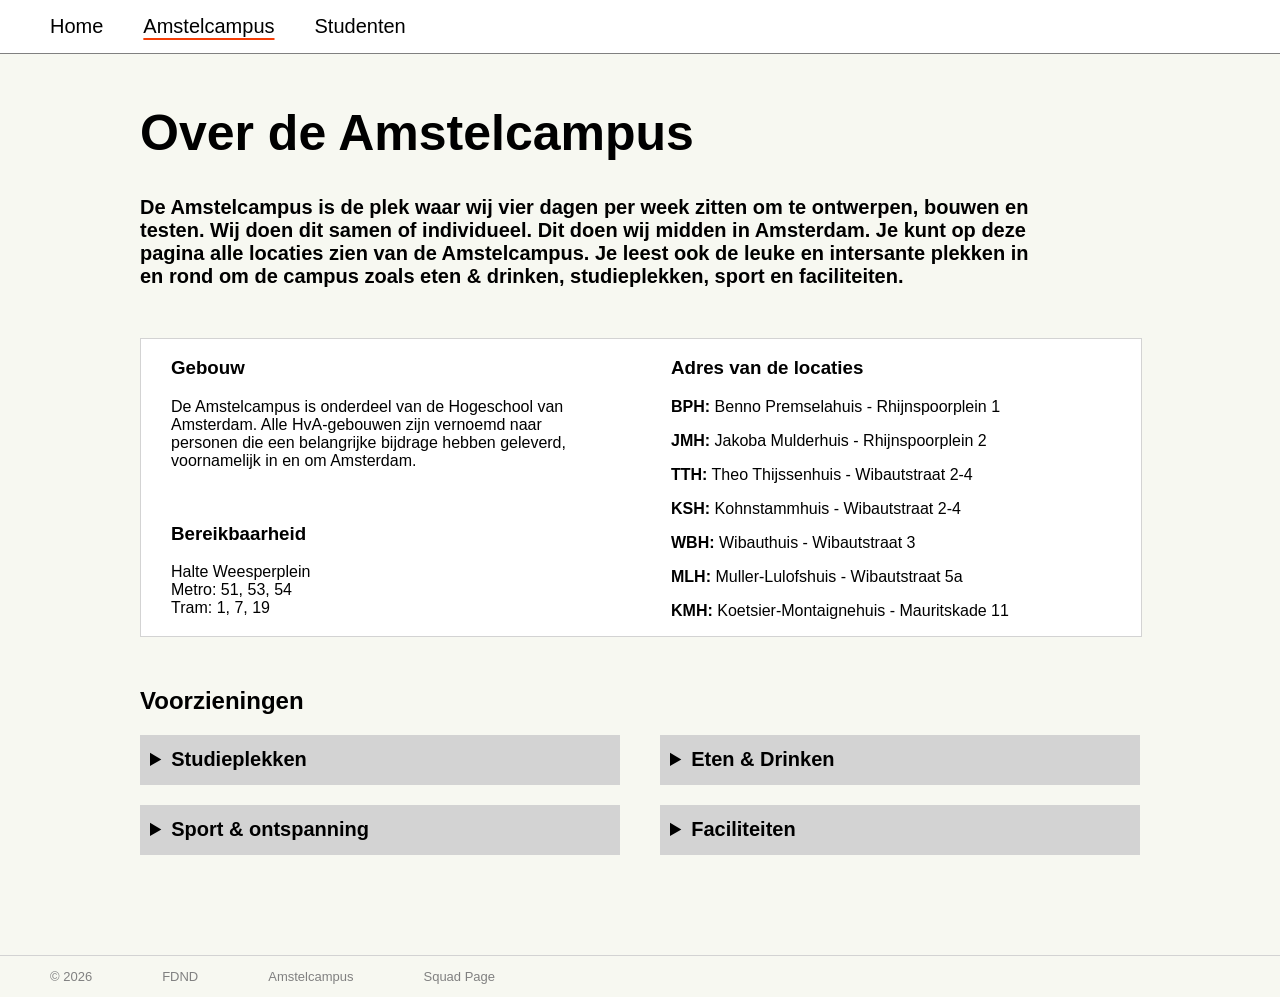
==== amstelcampus.html @ 3504d2d6 "volgorde aangepast Volgorde aangepast in de lijst met adressen van de locaties" ====
<!DOCTYPE html>
<html lang="en">
<head>
    <meta charset="UTF-8">
    <meta name="viewport" content="width=device-width, initial-scale=1.0">
    <title>Squad Page - Amstelcampus</title>
    <link rel="stylesheet" href="styles/style.css">
</head>
<body>

<!-- In de header staat de navigatiemenu. Je kunt hier naar andere pagina's gaan.     -->
    <header>
        <nav>
            <ul>
                <li> <a href="index.html"> Home </a> </li>
                <li> <a class="active" href="amstelcampus.html">Amstelcampus</a> </li>
                <li> <a href="studenten.html">Studenten </a> </li>
            </ul>
        </nav>
    </header>

    <main>

<!-- Dit is de titel van de pagina en intro tekst waar de pagina over gaat.         -->
        <h1>Over de Amstelcampus</h1>
        <p class="intro"> De Amstelcampus is de plek waar wij vier dagen per week zitten om te ontwerpen, bouwen en testen. 
            Wij doen dit samen of individueel. Dit doen wij midden in Amsterdam. Je kunt op deze pagina alle locaties zien van de Amstelcampus. 
            Je leest ook de leuke en intersante plekken in en rond om de campus zoals eten & drinken, studieplekken, sport en faciliteiten.</p>

<!-- In het article staat informatie over de Amstelcampus, OV bereikbaarheid en de locaties        -->
        <article> 
            <section>
            <h3> Gebouw</h3>
            <p>De Amstelcampus is onderdeel van de Hogeschool van Amsterdam. 
                Alle HvA-gebouwen zijn vernoemd naar personen die een belangrijke bijdrage hebben geleverd, voornamelijk in en om Amsterdam.</p>

                <br>

            <h3> Bereikbaarheid</h3>
            <p>Halte Weesperplein <br> Metro: 51, 53, 54<br> Tram: 1, 7, 19</p>
            </section>

            <section> 
            <h3> Adres van de locaties</h3>
            <p><span> BPH:</span> Benno Premselahuis - Rhijnspoorplein 1</p>
            <p><span> JMH: </span> Jakoba Mulderhuis - Rhijnspoorplein 2</p>
            <p><span> TTH:</span> Theo Thijssenhuis - Wibautstraat 2-4 </p>
            <p><span>KSH:</span> Kohnstammhuis - Wibautstraat 2-4 </p>
            <p><span>WBH:</span> Wibauthuis - Wibautstraat 3</p>
            <p><span>MLH:</span> Muller-Lulofshuis - Wibautstraat 5a </p>
            <p><span>KMH:</span> Koetsier-Montaignehuis - Mauritskade 11 </p>
            </section>
        </article>

<!-- In het onderdeel voorzieningen kun je deze leukste en interssante plekken bekijken in en rond de Amstelcampus. 
 Je kunt bijvoorbeeld zien welke studieplekken er zijn, waar je kunt eten en drinken, sporten en ontspannen & faciliteiten.       -->
        <h2>Voorzieningen</h2>

        <div class="onderwerpen">
            <details>
                <summary> Studieplekken </summary>
                <ul>
                    <li> In het Theo Thijssenhuis (TTH) op de derde verdieping kun je in de medialouge studeren.</li>
                    <li>In Kohnstammhuis (KSH) op de 1e verdieping zijn er studieplekken om alleen te werken en samen.</li>
                    <li> Op de 1e en 2e verdieping van het Wibauhuis (WBH) zijn er veel studieplekken met leestafels, werkplekken en samenwerkplekken</li>
                    <li> Wil je in stilte werken dan kun je in het Wibauthuis op de 2e verdieping zitten in de stilteruimte.</li>
                    <li> In het Jakoba Mulderhuis (JMH) zit een stilteruimte naast de theaterzaal om in stilte te werken. </li>
                </ul>
            </details>

            <details>
                <summary> Eten & Drinken </summary>
                <ul>
                    <li>In het Jakoba Mulderhuis (JMH) op de begane grond zijn er twee vierkanten gebouwtjes waar je broodjes, snacks en drinken kunt kopen.</li>
                    <li> Als je binnenkomt in het Jakoba Mulderhuis (JMH) is er rechts Cafe Ko waar je koffie, frisdrank en broodjes kunt kopen. Je kunt ook in het Café eten en drinken. </li>
                    <li> Achter de Benno Premselahuis (BPH) zit Cafe Fest waar je kunt eten, drinken en ook studeren. Bij dit Cafe komen veel studenten om samen te komen. </li>
                    <li> In het Kohnstammhuis (KSH) is een Grab & Go Kiosk. </li>
                    <li> In de Muller-Lulofshuis (MLH) zit Café Amstelcampus.</li>
                    <li> In het Wibauthuis (WBH) heb je een restaurant incl. Pita Chef, Sardjoe's Bara & the Italian Corner. </li>
                </ul>
            </details>

            <details>
                <summary> Sport & ontspanning </summary>
                <ul>
                     <li> Naast het Wibauthuis (WBH) heb je het USC. Dit is een sportschool speciaal voor studenten en docenten van de HVA en UVA. </li>
                     <li> De Amstelcampus ligt vlak bij de rivier de Amstel. Om te ontspannen kun je een wandeling maken door Amsterdam.</li>
                     <li> Op een korte loopfastand van de campus heb je een groot en levendig stadspark namelijk Oosterpark. </li>
                </ul>
        </details>

            <details>
                <summary> Faciliteiten </summary>
                <ul>
                    <li> In het Kohnstammhuis (KSH) zit op de 1e verdieping een bibliotheek.</li>
                    <li> Het Wibauthuis (WBH) heeft een grote bibliotheek met 2 verdiepingen, waar je ook kunt studeren.</li>
                </ul>
            </details>
        </div>

        
    </main>

<!-- Dit is de footer met woorden waar de pagina over gaat. -->
    <footer>
        <p> &copy; 2026</p>
        <p> FDND</p>
        <p> Amstelcampus</p>
        <p> Squad Page </p>
    </footer>

</body>
</html>
---- styles/style.css ----
/* Styling van de hele pagina */
body {
background-color: rgb(247, 248, 241);
font-family: arial;
margin: 0px;
}

/* Breedte van de pagina onder de header. In de main staat de belangrijke inhoud van de website */
main {
margin-left: auto;
margin-right: auto;
max-width: 1000px
}


/* Header */

    /* Styling van de header vlak met navigatiemenu    */
        header { 
        display: flex;
        background-color: white;
        border-bottom: 1px solid grey;
        justify-content: center;
        }

    /* De tekst styling van navigatiemenu in de header    */
        header ul { 
        list-style: none;
        display: flex;
        gap: 40px;
        margin: 0px;
        padding-top: 15px;
        padding-bottom: 15px;
        }

@media (min-width: 1024px) {
    /* Styling van de header vlak met navigatiemenu    */
        header { 
        display: flex;
        background-color: white;
        border-bottom: 1px solid grey;
        justify-content: start;
        }

    /* De tekst styling van navigatiemenu in de header    */
        header ul { 
        list-style: none;
        display: flex;
        gap: 40px;
        margin: 0px;
        padding-left: 50px;
        padding-top: 15px;
        padding-bottom: 15px;
        }
    }


    /* Navigatiemenu link tekst in de header  */
        li a { 
        font-size: 20px;
        color: black;
        text-decoration: none;
        }

    /* Dit is voor als je over de link gaat met je muis in de navigatiemenu in de header     */
        li a:hover {
            text-decoration: underline;
            text-decoration-color: rgb(249, 217, 91);
            }

        /* Dit is styling voor de pagina die je op dat moment bezoek     */   
        li a.active {
            text-decoration: underline;
            text-decoration-color: rgb(244, 61, 6);
            text-underline-offset: 5px;
            }

            
/* Footer */  

    /* Dit is voor de footer vlak*/
        footer {
            display: flex;
            gap: 20px;
            border-top: 1px solid lightgrey;
            margin-top: 100px;
            }

        /* Dit is voor de footer tekst */
            footer p {
                padding-left: 50px;
                color:grey;
                font-size: 13px;
                }


/* Home pagina */

    /* Voor de titel van de pagina */
        h1 {
        font-size: 50px;
        margin-top: 1em;
        }

    /* Intro tekst van de pagina     */
        .intro {
        font-size: 20px;
        width: 90%;
        font-weight: bold;
        }

    /* De container vlak om de teksten naast elkaar te krijgen en te stylen - vlak met informatie over ons studiejaar    */
        .container {
        display: flex;
        width: 100%;
        border: 1px solid lightgrey;
        background-color: white;
        margin-bottom: 50px;
        margin-top: 50px;
        }

        /* Styling voor het stukje tekst in de container dus het item */
            .item {
                flex: 1;
                border-right: 1px solid lightgray;
                align-content: center;
                text-align: center;
            }

        /* Belangrijke woord in het item heeft een 'span' om het te verduidelijken     */    
            .item span {
                font-weight: bold;
                font-size: 20px;
            }
        
    /* Dit container stukje is voor de informatie over de opleiding en status opleiding. Hiermee kun je het vlak stylen.        */
        .information {
            border: 1px solid lightgray;
            width: 100%;
            background-color: black;
            margin-bottom: 50px;
            padding: 15px 20px 15px 30px;
            box-sizing: border-box;
            }    

        /* Dit is voor de tekst in het informatie vlak - de p */
            .information p {
                color: white;
                }

       /* Dit is voor de tekst in het informatie vlak - onderwerp dikgedrukt */         
            .information span {
                font-weight: bold;
                }

    /* Dit is om de website link te stylen         */
            .website span { 
            text-decoration: none;
            color: rgb(209, 72, 13);
            }   

            .website a { 
            color: darkblue; 
            text-decoration: none;
            }


    /* AMSTELCAMPUS PAGINA */
        /* Dit is voor het container blokje met informatie over de campus dat kun je hiermee stylen */
            article {
            width: 100%;
            border: 1px solid lightgrey;
            background-color: white;
            display: grid;
            grid-template-columns: 1fr 1fr;
            margin-top: 50px;
            margin-bottom: 50px;
            }

        /* Dit is styling voor de 'span' tekst gedeelte in de container    */
            article span { 
            font-weight: bold;
            }

        /* Om de 2 sections van de rand te krijgen van de container     */
            section {
            padding-left: 30px;
            padding-right: 30px;
            }


        /* Voorzieningen dropdown */

            /* Dit is voor het container blokje van de voorzieningen met de dropdowns */
                .onderwerpen {
                    display: grid;
                    column-gap: 40px;
                    row-gap: 20px;
                    grid-template-columns: 1fr 1fr;

                    align-items: start;
                    }

                /* Dit is voor het gedeelte als je op de dropdown hebt gedrukt     */
                    details {
                    background-color: rgb(236, 236, 236);  
                    }

                    details li { 
                    padding: 10px;
                    }

                /* Styling voor het vlak en tekst van het onderwerpen kopje      */
                    summary {
                        font-size: 20px;
                        font-weight: bold;
                        width:100%;
                        height: 50px;
                        background-color: lightgrey;
                        align-content: center;
                        padding-left: 10px;
                        box-sizing: border-box;
                        cursor: pointer;
                        }
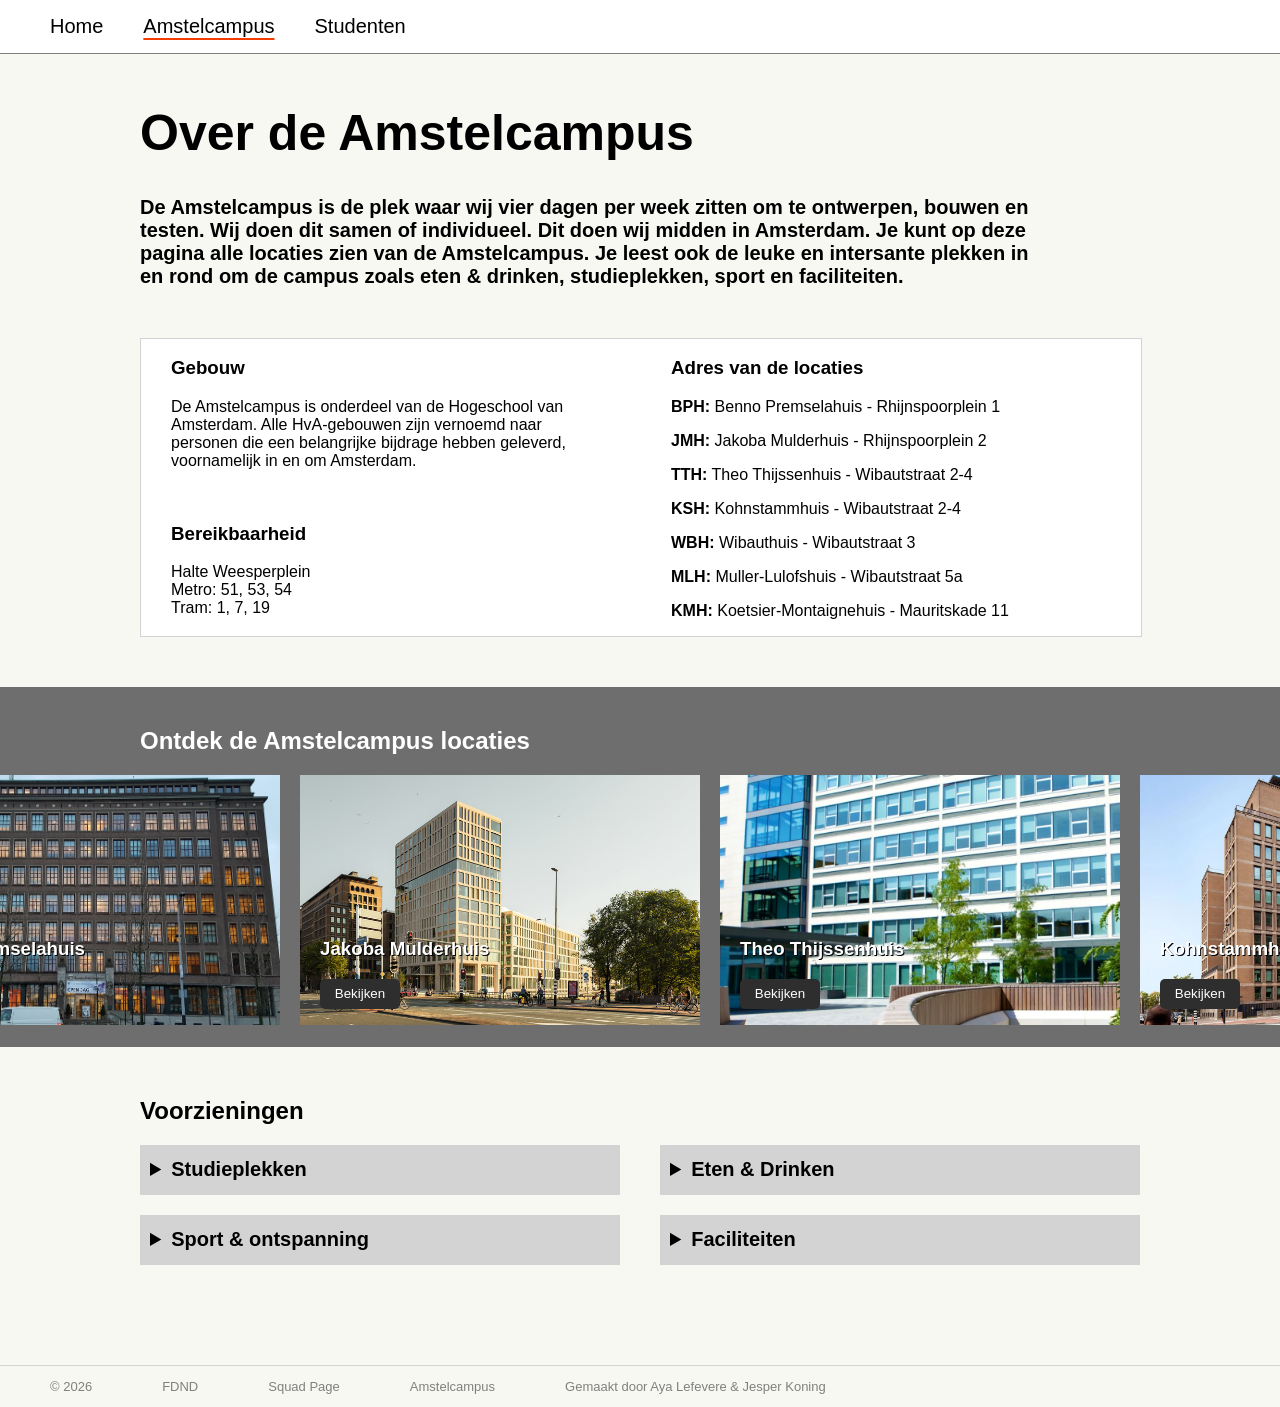
==== commit e6609c0f: "carrousel toegevoegd bij amstelcampus Ik heb een carousel gemaakt van de amstelcampus locaties. Het " ====
--- a/amstelcampus.html
+++ b/amstelcampus.html
@@ -52,12 +52,70 @@
             </section>
         </article>
 
+<!-- Hieronder een carrousel met de foto's van de locaties en je kunt dan naar locatie pagina op de website gaan  -->
+<!-- Hierin staan alle gebouwen van de Amstelcampus en je kunt naar de website gaan. -->
+        <div class="carrousel">
+            <h2> Ontdek de Amstelcampus locaties</h2>
+            <div class="group">
+                <div class="card">
+                    <img src="assets/Benno_Premselahuis.jpg" alt="Benno Premselahuis">
+                    <div class="campus-tekst">
+                        <h3>Benno Premselahuis</h3>
+                        <a href="https://www.hva.nl/locaties/benno-premselahuis" target="_blank"> <button>Bekijken</button></a>
+                    </div>
+                </div>
+                <div class="card">
+                    <img src="assets/jakoba-mulderhuis.jpg" alt="Jakoba Mulderhuis">
+                    <div class="campus-tekst">
+                        <h3>Jakoba Mulderhuis</h3>
+                        <a href="https://www.hva.nl/locaties/jakoba-mulderhuis" target="_blank"> <button>Bekijken</button></a>
+                    </div>
+                </div>
+                <div class="card">
+                    <img src="assets/theo-thijssenhuis.webp" alt="Theo Thijssenhuis">
+                    <div class="campus-tekst">
+                        <h3>Theo Thijssenhuis</h3>
+                        <a href="https://www.hva.nl/locaties/theo-thijssenhuis" target="_blank"> <button>Bekijken</button></a>
+                    </div>
+                </div>
+                <div class="card">
+                    <img src="assets/kohnstammhuis.webp" alt="Kohnstammhuis ">
+                    <div class="campus-tekst">
+                        <h3> Kohnstammhuis </h3>
+                        <a href="https://www.hva.nl/locaties/kohnstammhuis" target="_blank"> <button>Bekijken</button></a>
+                    </div>
+                </div>
+                <div class="card">
+                    <img src="assets/wibauthuis.jpg" alt="Wibauthuis ">
+                    <div class="campus-tekst">
+                        <h3>Wibauthuis </h3>
+                        <a href="https://www.hva.nl/locaties/wibauthuis" target="_blank"> <button>Bekijken</button></a>
+                    </div>
+                </div>
+                <div class="card">
+                    <img src="assets/Muller-Lulofshuis.jpg" alt="Muller-Lulofshuis">
+                    <div class="campus-tekst">
+                        <h3>Muller-Lulofshuis</h3>
+                        <a href="https://www.hva.nl/locaties/muller-lulofshuis" target="_blank"> <button>Bekijken</button></a>
+                    </div>
+                </div>
+                <div class="card">
+                    <img src="assets/KoetsierMontaignehuis.jpg" alt="Koetsier-Montaignehuis">
+                    <div class="campus-tekst">
+                        <h3>Koetsier-Montaignehuis</h3>
+                        <a href="https://www.hva.nl/locaties/koetsier-montaignehuis" target="_blank"> <button>Bekijken</button></a>
+                    </div>                    
+                </div>
+            </div>
+        </div>
+
+        
 <!-- In het onderdeel voorzieningen kun je deze leukste en interssante plekken bekijken in en rond de Amstelcampus. 
  Je kunt bijvoorbeeld zien welke studieplekken er zijn, waar je kunt eten en drinken, sporten en ontspannen & faciliteiten.       -->
         <h2>Voorzieningen</h2>
 
         <div class="onderwerpen">
-            <details>
+            <details name="sprint-accordion">
                 <summary> Studieplekken </summary>
                 <ul>
                     <li> In het Theo Thijssenhuis (TTH) op de derde verdieping kun je in de medialouge studeren.</li>
@@ -68,7 +126,7 @@
                 </ul>
             </details>
 
-            <details>
+            <details name="sprint-accordion">
                 <summary> Eten & Drinken </summary>
                 <ul>
                     <li>In het Jakoba Mulderhuis (JMH) op de begane grond zijn er twee vierkanten gebouwtjes waar je broodjes, snacks en drinken kunt kopen.</li>
@@ -80,7 +138,7 @@
                 </ul>
             </details>
 
-            <details>
+            <details name="sprint-accordion">
                 <summary> Sport & ontspanning </summary>
                 <ul>
                      <li> Naast het Wibauthuis (WBH) heb je het USC. Dit is een sportschool speciaal voor studenten en docenten van de HVA en UVA. </li>
@@ -89,11 +147,12 @@
                 </ul>
         </details>
 
-            <details>
+            <details name="sprint-accordion">
                 <summary> Faciliteiten </summary>
                 <ul>
                     <li> In het Kohnstammhuis (KSH) zit op de 1e verdieping een bibliotheek.</li>
                     <li> Het Wibauthuis (WBH) heeft een grote bibliotheek met 2 verdiepingen, waar je ook kunt studeren.</li>
+                    <li> In het Theo Thijssenhuis (TTH) zit op de begane grond het Makerslab, waar je zelf van alles kunt maken. <br><a href="https://www.hva.nl/samenwerken/labs/makerslab" target="_blank"> Klik hier voor meer informatie</a> </li>
                 </ul>
             </details>
         </div>
@@ -105,8 +164,9 @@
     <footer>
         <p> &copy; 2026</p>
         <p> FDND</p>
+        <p> Squad Page </p>
         <p> Amstelcampus</p>
-        <p> Squad Page </p>
+        <p> Gemaakt door Aya Lefevere & Jesper Koning</p>
     </footer>
 
 </body>
--- a/styles/style.css
+++ b/styles/style.css
@@ -188,6 +188,79 @@
             padding-left: 30px;
             padding-right: 30px;
             }
+
+/* CAROUSEL FOTOS GEBOUWEN VAN DE CAMPUS */
+
+/* Dit is voor het blokje van de carrousel */
+    .carrousel {
+    margin-left: -260px;
+    margin-right: -260px;
+    margin-bottom: 50px;
+    height: 360px;
+    background-color: #6e6e6e;
+    overflow: hidden;
+    }   
+
+    /* Titel in de carrousel */
+        .carrousel h2 {
+        padding-top: 20px;
+        padding-left: 260px;
+        color: white;
+        }
+
+    /* Hierin zitten alle cards met de foto's, teksten en buttons     */
+        .carrousel .group {
+        display: flex;
+        gap: 20px;  
+        animation: scroll 15s linear infinite;
+        /* overflow-x: auto; */
+        }        
+
+        /* Dit is voor de animatie zodat de groep met foto's, teksten en buttons bewegen */
+            @keyframes scroll {
+                to { 
+                    transform: translateX(-50%)
+                }
+            }
+
+        /* Voor de card met de foto, tekst en button     */
+            .carrousel .card {
+            position: relative;
+            }
+
+            /* Voor de foto in de card */
+                .carrousel .card img {
+                width: 400px;
+                height: 250px;
+                object-fit: cover;
+                }
+
+             /* Voor de tekst en button in de card */    
+                .campus-tekst {
+                position: absolute;
+                bottom: 0;
+                left: 0;
+                right: 0;
+                padding: 20px;      
+                }
+
+            /* De tekst in de card  */
+                .carrousel h3 {
+                color: white;
+                text-shadow: 1px 1px black;
+                }
+
+             /* De button in de card  */    
+                .carrousel .card button {
+                width: 80px;
+                height: 30px;
+                background-color: #2e2e2e;
+                border-radius: 5px;
+                color: white;
+                border: 1px solid transparent;
+                cursor: pointer;
+                }
+
 
 
         /* Voorzieningen dropdown */
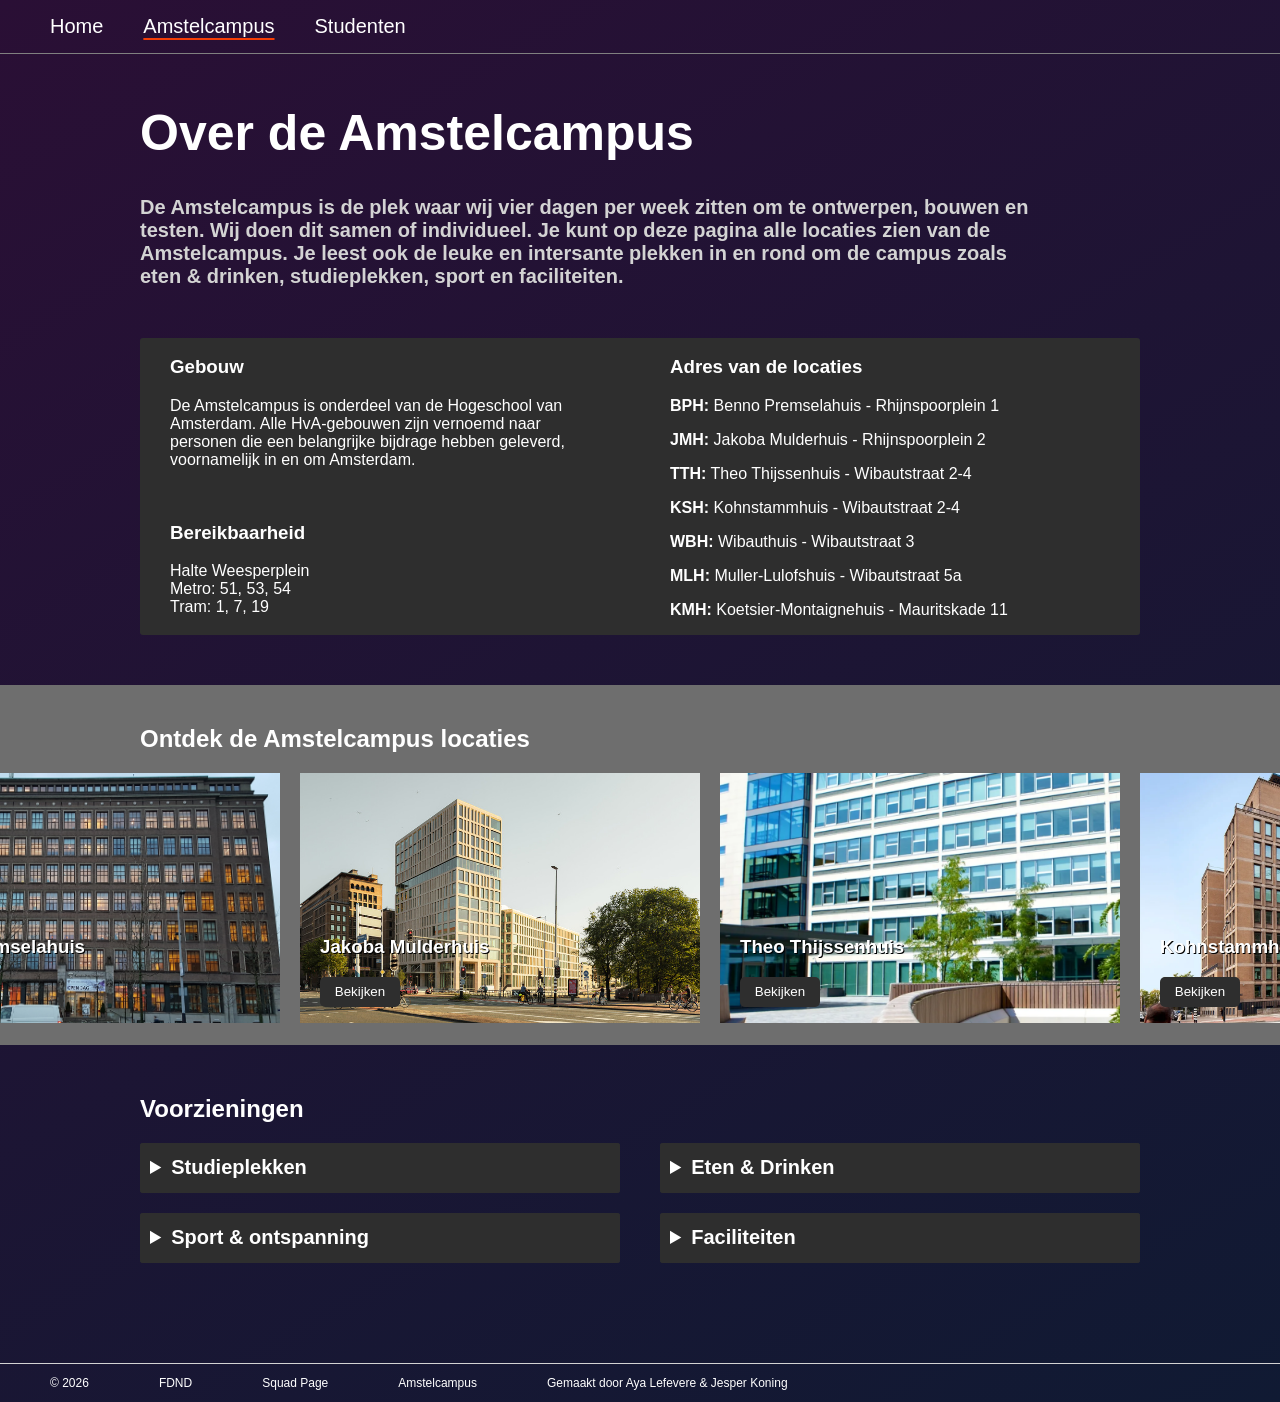
==== commit b6587877: "woord toegevoegd en weggehaald een woord in een zin toegevoegd en woorden weggehaald in de intro" ====
--- a/amstelcampus.html
+++ b/amstelcampus.html
@@ -24,7 +24,7 @@
 <!-- Dit is de titel van de pagina en intro tekst waar de pagina over gaat.         -->
         <h1>Over de Amstelcampus</h1>
         <p class="intro"> De Amstelcampus is de plek waar wij vier dagen per week zitten om te ontwerpen, bouwen en testen. 
-            Wij doen dit samen of individueel. Dit doen wij midden in Amsterdam. Je kunt op deze pagina alle locaties zien van de Amstelcampus. 
+            Wij doen dit samen of individueel. Je kunt op deze pagina alle locaties zien van de Amstelcampus. 
             Je leest ook de leuke en intersante plekken in en rond om de campus zoals eten & drinken, studieplekken, sport en faciliteiten.</p>
 
 <!-- In het article staat informatie over de Amstelcampus, OV bereikbaarheid en de locaties        -->
--- a/styles/style.css
+++ b/styles/style.css
@@ -1,9 +1,11 @@
 
 /* Styling van de hele pagina */
+
 body {
-background-color: rgb(247, 248, 241);
 font-family: arial;
 margin: 0px;
+background:  linear-gradient(150deg, #2A0F35 0%, #101A33 100%);
+color: white;
 }
 
 /* Breedte van de pagina onder de header. In de main staat de belangrijke inhoud van de website */
@@ -19,26 +21,7 @@
     /* Styling van de header vlak met navigatiemenu    */
         header { 
         display: flex;
-        background-color: white;
-        border-bottom: 1px solid grey;
-        justify-content: center;
-        }
-
-    /* De tekst styling van navigatiemenu in de header    */
-        header ul { 
-        list-style: none;
-        display: flex;
-        gap: 40px;
-        margin: 0px;
-        padding-top: 15px;
-        padding-bottom: 15px;
-        }
-
-@media (min-width: 1024px) {
-    /* Styling van de header vlak met navigatiemenu    */
-        header { 
-        display: flex;
-        background-color: white;
+        background-color: transparent;
         border-bottom: 1px solid grey;
         justify-content: start;
         }
@@ -53,20 +36,20 @@
         padding-top: 15px;
         padding-bottom: 15px;
         }
-    }
-
 
     /* Navigatiemenu link tekst in de header  */
         li a { 
         font-size: 20px;
         color: black;
         text-decoration: none;
+        color: white;
         }
 
     /* Dit is voor als je over de link gaat met je muis in de navigatiemenu in de header     */
         li a:hover {
             text-decoration: underline;
-            text-decoration-color: rgb(249, 217, 91);
+            text-decoration-color: rgb(20, 0, 171);
+            text-underline-offset: 5px;
             }
 
         /* Dit is styling voor de pagina die je op dat moment bezoek     */   
@@ -90,8 +73,8 @@
         /* Dit is voor de footer tekst */
             footer p {
                 padding-left: 50px;
-                color:grey;
-                font-size: 13px;
+                color:white;
+                font-size: 12px;
                 }
 
 
@@ -108,6 +91,7 @@
         font-size: 20px;
         width: 90%;
         font-weight: bold;
+        color: lightgray;
         }
 
     /* De container vlak om de teksten naast elkaar te krijgen en te stylen - vlak met informatie over ons studiejaar    */
@@ -115,9 +99,10 @@
         display: flex;
         width: 100%;
         border: 1px solid lightgrey;
-        background-color: white;
+        background-color: #e6e6e6;
         margin-bottom: 50px;
         margin-top: 50px;
+        border-radius: 3px;
         }
 
         /* Styling voor het stukje tekst in de container dus het item */
@@ -133,15 +118,20 @@
                 font-weight: bold;
                 font-size: 20px;
             }
+
+        /* Om de tekst aan te passen in de container         */    
+            .item p {
+                color: black;
+            }
         
     /* Dit container stukje is voor de informatie over de opleiding en status opleiding. Hiermee kun je het vlak stylen.        */
         .information {
-            border: 1px solid lightgray;
             width: 100%;
-            background-color: black;
+            background-color:#2e2e2e;
             margin-bottom: 50px;
             padding: 15px 20px 15px 30px;
             box-sizing: border-box;
+            border-radius: 3px;
             }    
 
         /* Dit is voor de tekst in het informatie vlak - de p */
@@ -154,15 +144,18 @@
                 font-weight: bold;
                 }
 
-    /* Dit is om de website link te stylen         */
+
+    /* Dit is om de pijl te stylen van website link        */    
             .website span { 
             text-decoration: none;
-            color: rgb(209, 72, 13);
+            color: rgb(215, 54, 0);
             }   
 
+    /* Dit is om de website link te stylen         */        
             .website a { 
-            color: darkblue; 
+            color: white; 
             text-decoration: none;
+            font-size: 17px;
             }
 
 
@@ -170,12 +163,13 @@
         /* Dit is voor het container blokje met informatie over de campus dat kun je hiermee stylen */
             article {
             width: 100%;
-            border: 1px solid lightgrey;
-            background-color: white;
+            /* border: 1px solid lightgrey; */
+            background-color: #2e2e2e;
             display: grid;
             grid-template-columns: 1fr 1fr;
             margin-top: 50px;
             margin-bottom: 50px;
+            border-radius: 3px;
             }
 
         /* Dit is styling voor de 'span' tekst gedeelte in de container    */
@@ -184,7 +178,7 @@
             }
 
         /* Om de 2 sections van de rand te krijgen van de container     */
-            section {
+            article section {
             padding-left: 30px;
             padding-right: 30px;
             }
@@ -275,14 +269,6 @@
                     align-items: start;
                     }
 
-                /* Dit is voor het gedeelte als je op de dropdown hebt gedrukt     */
-                    details {
-                    background-color: rgb(236, 236, 236);  
-                    }
-
-                    details li { 
-                    padding: 10px;
-                    }
 
                 /* Styling voor het vlak en tekst van het onderwerpen kopje      */
                     summary {
@@ -290,10 +276,42 @@
                         font-weight: bold;
                         width:100%;
                         height: 50px;
-                        background-color: lightgrey;
+                        background-color: #2e2e2e;
                         align-content: center;
                         padding-left: 10px;
                         box-sizing: border-box;
                         cursor: pointer;
+                        border-radius: 3px;
                         }
+
+                /* Dit is voor het gedeelte als je op de dropdown hebt gedrukt     */
+                    details {
+                    background-color: #2e2e2e;  
+                    border-radius: 3px;
+                    }
+
+                /* De lijst in de details     */    
+                    details li { 
+                    padding: 10px;
+                    }
+
+                    details ul {
+                        padding-right: 10px;
+                    }
+
+                 /* Voor de link   */  
+                    details a {
+                        font-size: 16px;
+                        text-decoration: none;
+                        color: rgb(0, 0, 211);
+                    }
+
+                /* Voor als je hover de link hovert     */      
+                    details a:hover {
+                        color: rgb(183, 0, 0);
+                        text-decoration: none;
+                    }
+
+
+
             
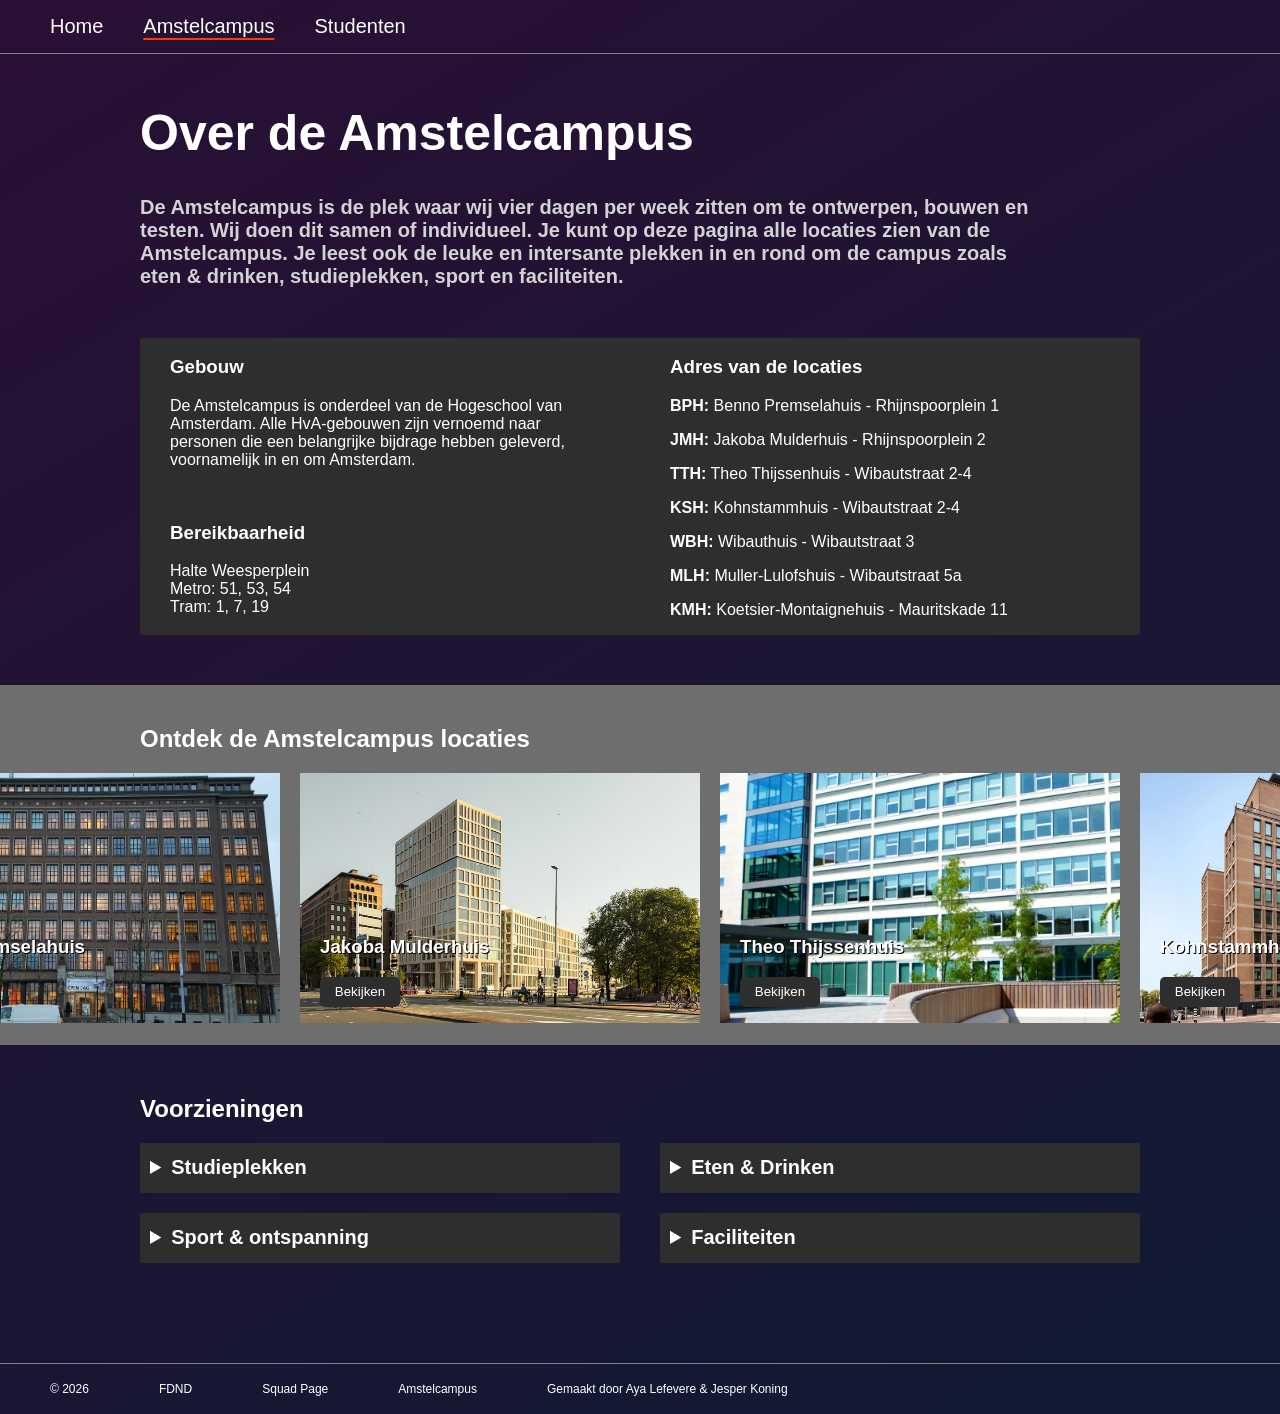
==== commit ec2eaa33: "mobile css De mobile css file toegevoegd in de html" ====
--- a/amstelcampus.html
+++ b/amstelcampus.html
@@ -4,6 +4,7 @@
     <meta charset="UTF-8">
     <meta name="viewport" content="width=device-width, initial-scale=1.0">
     <title>Squad Page - Amstelcampus</title>
+    <link rel="stylesheet" href="styles/mobile.css">
     <link rel="stylesheet" href="styles/style.css">
 </head>
 <body>
--- a/styles/style.css
+++ b/styles/style.css
@@ -66,8 +66,10 @@
         footer {
             display: flex;
             gap: 20px;
-            border-top: 1px solid lightgrey;
+            border-top: 1px solid grey;
             margin-top: 100px;
+            height: 50px;
+            align-items: center;
             }
 
         /* Dit is voor de footer tekst */
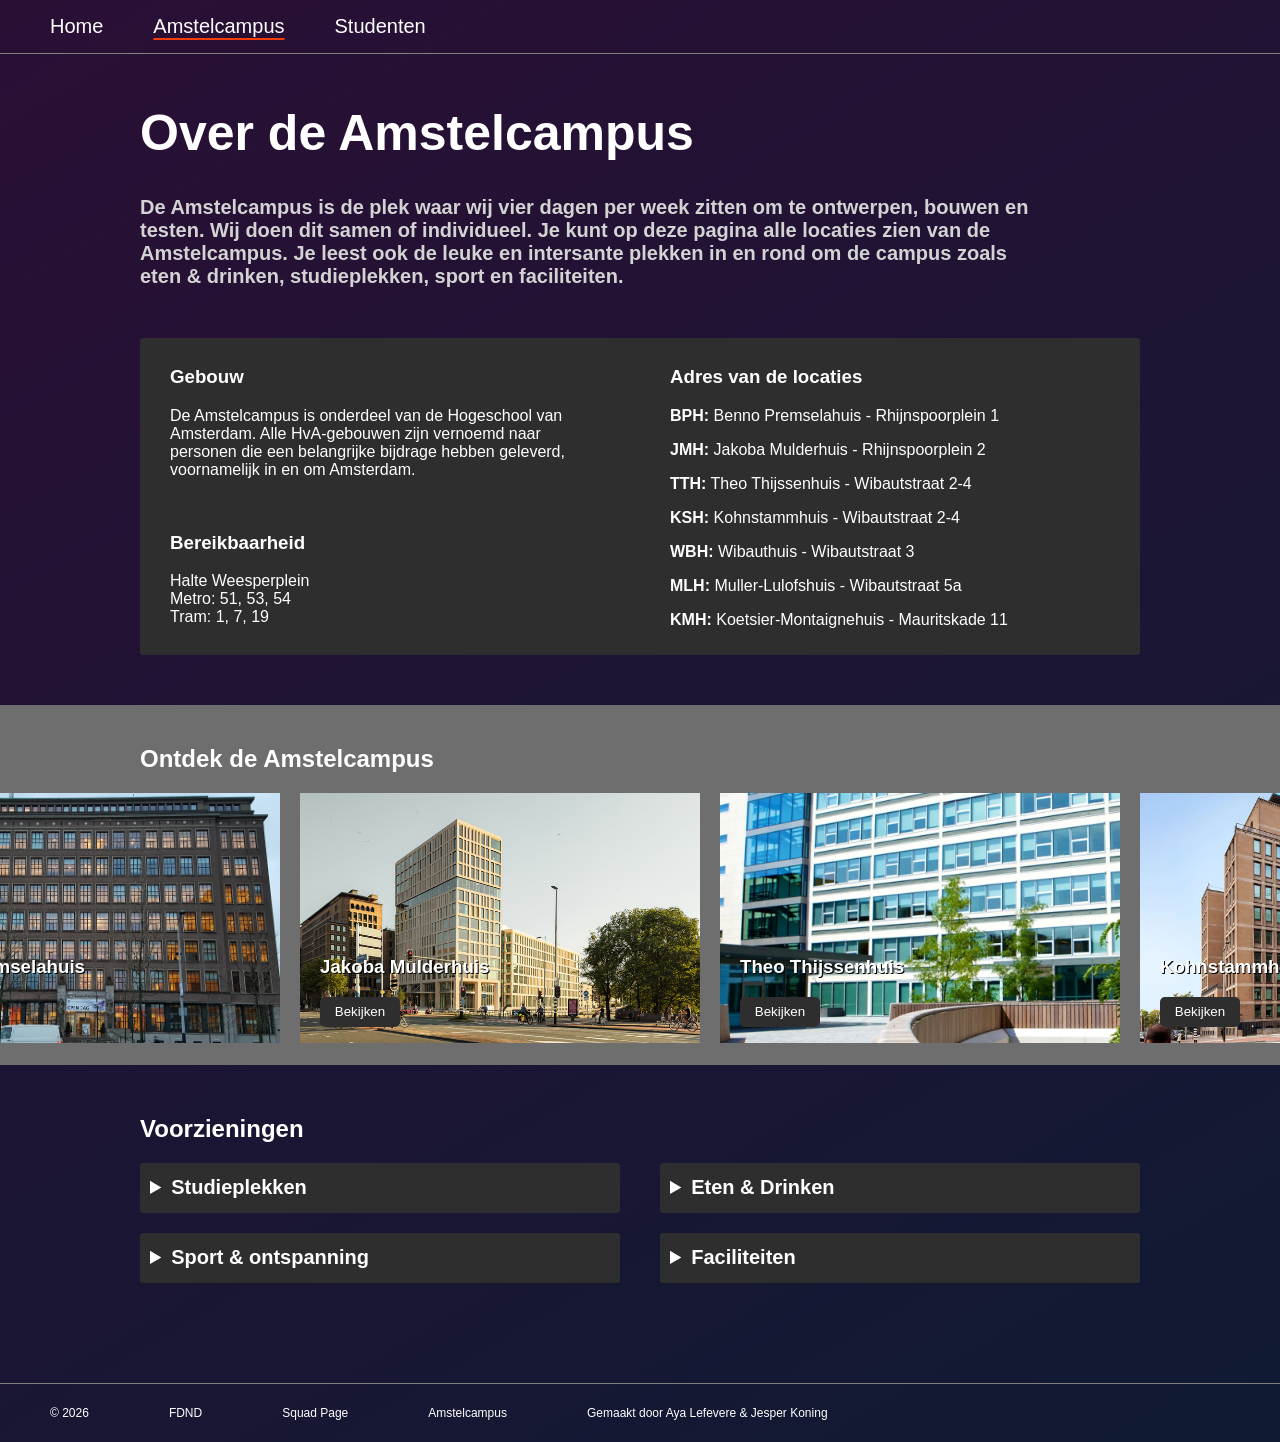
==== commit 53d598e5: "kopje veranderd Heb een kopje veranderd in de carousel" ====
--- a/amstelcampus.html
+++ b/amstelcampus.html
@@ -56,7 +56,7 @@
 <!-- Hieronder een carrousel met de foto's van de locaties en je kunt dan naar locatie pagina op de website gaan  -->
 <!-- Hierin staan alle gebouwen van de Amstelcampus en je kunt naar de website gaan. -->
         <div class="carrousel">
-            <h2> Ontdek de Amstelcampus locaties</h2>
+            <h2> Ontdek de Amstelcampus</h2>
             <div class="group">
                 <div class="card">
                     <img src="assets/Benno_Premselahuis.jpg" alt="Benno Premselahuis">
--- a/styles/mobile.css
+++ b/styles/mobile.css
@@ -0,0 +1,301 @@
+
+/* MOBILE VERSION */
+
+/* Styling van de hele pagina */
+
+    body {
+    font-family: arial;
+    background:  linear-gradient(150deg, #2A0F35 0%, #101A33 100%);
+    color: white;
+    margin: 0;
+    }
+
+
+    /* Breedte van de pagina onder de header. In de main staat de belangrijke inhoud van de website */
+    main {
+    margin-left: 40px;
+    margin-right: 40px;
+    }
+
+/* Header */
+
+    /* Styling van de header vlak met navigatiemenu    */
+        header { 
+        display: flex;
+        border-bottom: 1px solid grey;
+        }
+
+    /* De tekst styling van navigatiemenu in de header    */
+        header ul { 
+        list-style: none;
+        display: flex;
+        gap: 50px;
+        }
+
+    /* Navigatiemenu link tekst in de header  */
+        li a { 
+        font-size: 20px;
+        color: black;
+        text-decoration: none;
+        color: white;
+        }
+
+    /* Dit is voor als je over de link gaat met je muis in de navigatiemenu in de header     */
+        li a:hover {
+            text-decoration: underline;
+            text-decoration-color: rgb(20, 0, 171);
+            text-underline-offset: 5px;
+            }
+
+        /* Dit is styling voor de pagina die je op dat moment bezoek     */   
+        li a.active {
+            text-decoration: underline;
+            text-decoration-color: rgb(244, 61, 6);
+            text-underline-offset: 5px;
+            }
+
+/* Home pagina */
+
+    /* Voor de titel van de pagina */
+        h1 {
+        font-size: 40px;
+        margin-top: 1em;
+        }
+
+    /* Intro tekst van de pagina     */
+        .intro {
+        font-size: 18px;
+        width: 90%;
+        font-weight: bold;
+        color: lightgray;
+        }
+
+    /* De container vlak om de teksten naast elkaar te krijgen en te stylen - vlak met informatie over ons studiejaar    */
+        .container {
+        display: flex;
+        width: 100%;
+        border: 1px solid lightgrey;
+        background-color: #e6e6e6;
+        margin-bottom: 50px;
+        margin-top: 50px;
+        border-radius: 3px;
+        }
+
+        /* Styling voor het stukje tekst in de container dus het item */
+            .item {
+                flex: 1;
+                border-right: 1px solid lightgray;
+                text-align: center; 
+            }
+
+        /* Belangrijke woord in het item heeft een 'span' om het te verduidelijken     */    
+            .item span {
+                font-weight: bold;
+                font-size: 19px;
+            }
+
+        /* Om de tekst aan te passen in de container         */    
+            .item p {
+                color: black;
+                font-size: 15px;
+            }
+
+
+        /* Dit container stukje is voor de informatie over de opleiding en status opleiding. Hiermee kun je het vlak stylen.        */
+                    .information {
+                        width: 100%;
+                        background-color:#2e2e2e;
+                        margin-bottom: 50px;
+                        padding: 15px 20px 15px 30px;
+                        box-sizing: border-box;
+                        border-radius: 3px;
+                        }    
+
+                /* Dit is voor de tekst in het informatie vlak - onderwerp dikgedrukt */         
+                        .information span {
+                            font-weight: bold;
+                            }
+
+
+    /* Dit is om de pijl te stylen van website link        */    
+            .website span { 
+            text-decoration: none;
+            color: rgb(215, 54, 0);
+            }   
+
+        /* Dit is om de website link te stylen         */        
+                .website a { 
+                color: white; 
+                text-decoration: none;
+                font-size: 17px;
+                }
+
+/* Dit is voor het container blokje met informatie over de campus dat kun je hiermee stylen */
+        article {
+        width: 100%;
+        background-color: #2e2e2e;
+        margin-top: 50px;
+        display: grid;
+        margin-bottom: 50px;
+        border-radius: 3px;
+        padding-top: 10px;
+        padding-bottom: 10px;
+        }
+
+        /* Dit is styling voor de 'span' tekst gedeelte in de container    */
+            article span { 
+            font-weight: bold;
+            }
+
+        /* Om de 2 sections van de rand te krijgen van de container     */
+            article section {
+            padding-left: 30px;
+            padding-right: 30px;
+            }         
+        
+        /* Dit is voor het blokje van de carrousel */
+        .carrousel {
+        margin-left: -260px;
+        margin-right: -260px;
+        margin-bottom: 50px;
+        height: 360px;
+        background-color: #6e6e6e;
+        overflow: hidden;
+        }   
+
+        /* Titel in de carrousel */
+            .carrousel h2 {
+            padding-top: 20px;
+            padding-left: 260px;
+            color: white;
+            }
+
+        /* Hierin zitten alle cards met de foto's, teksten en buttons     */
+            .carrousel .group {
+            display: flex;
+            gap: 20px;  
+            animation: scroll 15s linear infinite;
+            /* overflow-x: auto; */
+            }        
+
+            /* Dit is voor de animatie zodat de groep met foto's, teksten en buttons bewegen */
+                @keyframes scroll {
+                    to { 
+                        transform: translateX(-50%)
+                    }
+                }
+
+            /* Voor de card met de foto, tekst en button     */
+                .carrousel .card {
+                position: relative;
+                }
+
+                /* Voor de foto in de card */
+                    .carrousel .card img {
+                    width: 400px;
+                    height: 250px;
+                    object-fit: cover;
+                    }
+
+                /* Voor de tekst en button in de card */    
+                    .campus-tekst {
+                    position: absolute;
+                    bottom: 0;
+                    left: 0;
+                    right: 0;
+                    padding: 20px;      
+                    }
+
+                /* De tekst in de card  */
+                    .carrousel h3 {
+                    color: white;
+                    text-shadow: 1px 1px black;
+                    }
+
+                /* De button in de card  */    
+                    .carrousel .card button {
+                    width: 80px;
+                    height: 30px;
+                    background-color: #2e2e2e;
+                    border-radius: 5px;
+                    color: white;
+                    border: 1px solid transparent;
+                    cursor: pointer;
+                    }
+
+
+       /* Voorzieningen dropdown */
+
+                /* Dit is voor het container blokje van de voorzieningen met de dropdowns */
+                    .onderwerpen {
+                        display: grid;
+                        row-gap: 20px;
+                        }
+
+
+                    /* Styling voor het vlak en tekst van het onderwerpen kopje      */
+                        summary {
+                            font-size: 20px;
+                            font-weight: bold;
+                            width:100%;
+                            height: 50px;
+                            background-color: #2e2e2e;
+                            align-content: center;
+                            padding-left: 10px;
+                            cursor: pointer;
+                            border-radius: 3px;
+                            }
+
+                     /* Dit is voor de dropdown als die nog dicht is, dus niet op gedrukt     */
+                        details {
+                        background-color: transparent;  
+                        border-radius: 3px;
+                        }
+
+                        /* Dit is voor de dropdown open is, dus op geklikt     */
+                            details:open {
+                            background-color: #2e2e2e;  
+                            border-radius: 3px;
+                            } 
+
+
+                        /* De lijst in de details     */    
+                            details li { 
+                            padding: 10px;
+                            }
+
+                            details ul {
+                                padding-right: 10px;
+                            }
+
+                        /* Voor de link   */  
+                            details a {
+                                font-size: 16px;
+                                text-decoration: none;
+                                color: red;
+                            }
+
+                        /* Voor als je hover de link hovert     */      
+                            details a:hover {
+                                color: blue;
+                                text-decoration: none;
+                            }
+   
+/* Footer */  
+
+    /* Dit is voor de footer vlak*/
+        footer {
+            display: flex;
+            flex-wrap: wrap;
+            column-gap: 50px;
+            margin-top: 100px;
+            border-top: 1px solid grey;
+            justify-content: center;
+            padding-top: 10px;
+            padding-bottom: 10px;
+            }
+
+        /* Dit is voor de footer tekst */
+            footer p {
+                font-size: 12px;
+                }
--- a/styles/style.css
+++ b/styles/style.css
@@ -1,319 +1,318 @@
-
-/* Styling van de hele pagina */
-
-body {
-font-family: arial;
-margin: 0px;
-background:  linear-gradient(150deg, #2A0F35 0%, #101A33 100%);
-color: white;
-}
-
-/* Breedte van de pagina onder de header. In de main staat de belangrijke inhoud van de website */
-main {
-margin-left: auto;
-margin-right: auto;
-max-width: 1000px
-}
-
-
-/* Header */
-
-    /* Styling van de header vlak met navigatiemenu    */
-        header { 
-        display: flex;
-        background-color: transparent;
-        border-bottom: 1px solid grey;
-        justify-content: start;
-        }
-
-    /* De tekst styling van navigatiemenu in de header    */
-        header ul { 
-        list-style: none;
-        display: flex;
-        gap: 40px;
-        margin: 0px;
-        padding-left: 50px;
-        padding-top: 15px;
-        padding-bottom: 15px;
-        }
-
-    /* Navigatiemenu link tekst in de header  */
-        li a { 
-        font-size: 20px;
-        color: black;
-        text-decoration: none;
-        color: white;
-        }
-
-    /* Dit is voor als je over de link gaat met je muis in de navigatiemenu in de header     */
-        li a:hover {
-            text-decoration: underline;
-            text-decoration-color: rgb(20, 0, 171);
-            text-underline-offset: 5px;
-            }
-
-        /* Dit is styling voor de pagina die je op dat moment bezoek     */   
-        li a.active {
-            text-decoration: underline;
-            text-decoration-color: rgb(244, 61, 6);
-            text-underline-offset: 5px;
-            }
-
-            
-/* Footer */  
-
-    /* Dit is voor de footer vlak*/
-        footer {
+/* DESKTOP VERSION */
+
+
+@media screen and (min-width: 1000px) {
+    
+    /* Styling van de hele pagina */
+
+    body {
+    font-family: arial;
+    margin: 0px;
+    background:  linear-gradient(150deg, #2A0F35 0%, #101A33 100%);
+    color: white;
+    }
+
+    /* Breedte van de pagina onder de header. In de main staat de belangrijke inhoud van de website */
+    main {
+    margin-left: auto;
+    margin-right: auto;
+    max-width: 1000px;
+    }
+
+
+    /* Header */
+
+        /* Styling van de header vlak met navigatiemenu    */
+            header { 
             display: flex;
-            gap: 20px;
-            border-top: 1px solid grey;
-            margin-top: 100px;
-            height: 50px;
-            align-items: center;
-            }
-
-        /* Dit is voor de footer tekst */
-            footer p {
+            border-bottom: 1px solid grey;
+            }
+
+        /* De tekst styling van navigatiemenu in de header    */
+            header ul { 
+            list-style: none;
+            display: flex;
+            gap: 50px;
+            margin: 0px;
+            padding-top: 15px;
+            padding-bottom: 15px;
+            margin-left: 10px;
+            }
+
+        /* Navigatiemenu link tekst in de header  */
+            li a { 
+            font-size: 20px;
+            color: black;
+            text-decoration: none;
+            color: white;
+            }
+
+        /* Dit is voor als je over de link gaat met je muis in de navigatiemenu in de header     */
+            li a:hover {
+                text-decoration: underline;
+                text-decoration-color: rgb(20, 0, 171);
+                text-underline-offset: 5px;
+                }
+
+            /* Dit is styling voor de pagina die je op dat moment bezoek     */   
+            li a.active {
+                text-decoration: underline;
+                text-decoration-color: rgb(244, 61, 6);
+                text-underline-offset: 5px;
+                }
+
+                
+    /* Footer */  
+
+        /* Dit is voor de footer vlak*/
+            footer {
+                display: flex;
+                justify-content: start;
+                column-gap: 30px;
+                border-top: 1px solid grey;
+                margin-top: 100px;
+                }
+
+            /* Dit is voor de footer tekst */
+                footer p {
                 padding-left: 50px;
                 color:white;
                 font-size: 12px;
                 }
 
 
-/* Home pagina */
-
-    /* Voor de titel van de pagina */
-        h1 {
-        font-size: 50px;
-        margin-top: 1em;
-        }
-
-    /* Intro tekst van de pagina     */
-        .intro {
-        font-size: 20px;
-        width: 90%;
-        font-weight: bold;
-        color: lightgray;
-        }
-
-    /* De container vlak om de teksten naast elkaar te krijgen en te stylen - vlak met informatie over ons studiejaar    */
-        .container {
-        display: flex;
-        width: 100%;
-        border: 1px solid lightgrey;
-        background-color: #e6e6e6;
+    /* Home pagina */
+
+        /* Voor de titel van de pagina */
+            h1 {
+            font-size: 50px;
+            margin-top: 1em;
+            }
+
+        /* Intro tekst van de pagina     */
+            .intro {
+            font-size: 20px;
+            width: 90%;
+            font-weight: bold;
+            color: lightgray;
+            }
+
+        /* De container vlak om de teksten naast elkaar te krijgen en te stylen - vlak met informatie over ons studiejaar    */
+            .container {
+            display: flex;
+            width: 100%;
+            border: 1px solid lightgrey;
+            background-color: #e6e6e6;
+            margin-bottom: 50px;
+            margin-top: 50px;
+            border-radius: 3px;
+            }
+
+            /* Styling voor het stukje tekst in de container dus het item */
+                .item {
+                    flex: 1;
+                    border-right: 1px solid lightgray;
+                    align-content: center;
+                    text-align: center;
+                }
+
+            /* Belangrijke woord in het item heeft een 'span' om het te verduidelijken     */    
+                .item span {
+                    font-weight: bold;
+                    font-size: 20px;
+                }
+
+            /* Om de tekst aan te passen in de container         */    
+                .item p {
+                    color: black;
+                    font-size: 16px;
+                }
+            
+        /* Dit container stukje is voor de informatie over de opleiding en status opleiding. Hiermee kun je het vlak stylen.        */
+            .information {
+                width: 100%;
+                background-color:#2e2e2e;
+                margin-bottom: 50px;
+                padding: 15px 20px 15px 30px;
+                box-sizing: border-box;
+                border-radius: 3px;
+                }    
+
+        /* Dit is voor de tekst in het informatie vlak - onderwerp dikgedrukt */         
+                .information span {
+                    font-weight: bold;
+                    }
+
+
+        /* Dit is om de pijl te stylen van website link        */    
+                .website span { 
+                text-decoration: none;
+                color: rgb(215, 54, 0);
+                }   
+
+        /* Dit is om de website link te stylen         */        
+                .website a { 
+                color: white; 
+                text-decoration: none;
+                font-size: 17px;
+                }
+
+
+        /* AMSTELCAMPUS PAGINA */
+            /* Dit is voor het container blokje met informatie over de campus dat kun je hiermee stylen */
+                article {
+                width: 100%;
+                background-color: #2e2e2e;
+                display: grid;
+                grid-template-columns: 1fr 1fr;
+                margin-top: 50px;
+                margin-bottom: 50px;
+                border-radius: 3px;
+                }
+
+            /* Dit is styling voor de 'span' tekst gedeelte in de container    */
+                article span { 
+                font-weight: bold;
+                }
+
+            /* Om de 2 sections van de rand te krijgen van de container     */
+                article section {
+                padding-left: 30px;
+                padding-right: 30px;
+                }
+
+    /* CAROUSEL FOTOS GEBOUWEN VAN DE CAMPUS */
+
+    /* Dit is voor het blokje van de carrousel */
+        .carrousel {
+        margin-left: -260px;
+        margin-right: -260px;
         margin-bottom: 50px;
-        margin-top: 50px;
-        border-radius: 3px;
-        }
-
-        /* Styling voor het stukje tekst in de container dus het item */
-            .item {
-                flex: 1;
-                border-right: 1px solid lightgray;
-                align-content: center;
-                text-align: center;
-            }
-
-        /* Belangrijke woord in het item heeft een 'span' om het te verduidelijken     */    
-            .item span {
-                font-weight: bold;
-                font-size: 20px;
-            }
-
-        /* Om de tekst aan te passen in de container         */    
-            .item p {
-                color: black;
-            }
-        
-    /* Dit container stukje is voor de informatie over de opleiding en status opleiding. Hiermee kun je het vlak stylen.        */
-        .information {
-            width: 100%;
-            background-color:#2e2e2e;
-            margin-bottom: 50px;
-            padding: 15px 20px 15px 30px;
-            box-sizing: border-box;
-            border-radius: 3px;
-            }    
-
-        /* Dit is voor de tekst in het informatie vlak - de p */
-            .information p {
-                color: white;
-                }
-
-       /* Dit is voor de tekst in het informatie vlak - onderwerp dikgedrukt */         
-            .information span {
-                font-weight: bold;
-                }
-
-
-    /* Dit is om de pijl te stylen van website link        */    
-            .website span { 
-            text-decoration: none;
-            color: rgb(215, 54, 0);
-            }   
-
-    /* Dit is om de website link te stylen         */        
-            .website a { 
-            color: white; 
-            text-decoration: none;
-            font-size: 17px;
-            }
-
-
-    /* AMSTELCAMPUS PAGINA */
-        /* Dit is voor het container blokje met informatie over de campus dat kun je hiermee stylen */
-            article {
-            width: 100%;
-            /* border: 1px solid lightgrey; */
-            background-color: #2e2e2e;
-            display: grid;
-            grid-template-columns: 1fr 1fr;
-            margin-top: 50px;
-            margin-bottom: 50px;
-            border-radius: 3px;
-            }
-
-        /* Dit is styling voor de 'span' tekst gedeelte in de container    */
-            article span { 
-            font-weight: bold;
-            }
-
-        /* Om de 2 sections van de rand te krijgen van de container     */
-            article section {
-            padding-left: 30px;
-            padding-right: 30px;
-            }
-
-/* CAROUSEL FOTOS GEBOUWEN VAN DE CAMPUS */
-
-/* Dit is voor het blokje van de carrousel */
-    .carrousel {
-    margin-left: -260px;
-    margin-right: -260px;
-    margin-bottom: 50px;
-    height: 360px;
-    background-color: #6e6e6e;
-    overflow: hidden;
-    }   
-
-    /* Titel in de carrousel */
-        .carrousel h2 {
-        padding-top: 20px;
-        padding-left: 260px;
-        color: white;
-        }
-
-    /* Hierin zitten alle cards met de foto's, teksten en buttons     */
-        .carrousel .group {
-        display: flex;
-        gap: 20px;  
-        animation: scroll 15s linear infinite;
-        /* overflow-x: auto; */
-        }        
-
-        /* Dit is voor de animatie zodat de groep met foto's, teksten en buttons bewegen */
-            @keyframes scroll {
-                to { 
-                    transform: translateX(-50%)
-                }
-            }
-
-        /* Voor de card met de foto, tekst en button     */
-            .carrousel .card {
-            position: relative;
-            }
-
-            /* Voor de foto in de card */
-                .carrousel .card img {
-                width: 400px;
-                height: 250px;
-                object-fit: cover;
-                }
-
-             /* Voor de tekst en button in de card */    
-                .campus-tekst {
-                position: absolute;
-                bottom: 0;
-                left: 0;
-                right: 0;
-                padding: 20px;      
-                }
-
-            /* De tekst in de card  */
-                .carrousel h3 {
-                color: white;
-                text-shadow: 1px 1px black;
-                }
-
-             /* De button in de card  */    
-                .carrousel .card button {
-                width: 80px;
-                height: 30px;
-                background-color: #2e2e2e;
-                border-radius: 5px;
-                color: white;
-                border: 1px solid transparent;
-                cursor: pointer;
-                }
-
-
-
-        /* Voorzieningen dropdown */
-
-            /* Dit is voor het container blokje van de voorzieningen met de dropdowns */
-                .onderwerpen {
-                    display: grid;
-                    column-gap: 40px;
-                    row-gap: 20px;
-                    grid-template-columns: 1fr 1fr;
-
-                    align-items: start;
-                    }
-
-
-                /* Styling voor het vlak en tekst van het onderwerpen kopje      */
-                    summary {
-                        font-size: 20px;
-                        font-weight: bold;
-                        width:100%;
-                        height: 50px;
-                        background-color: #2e2e2e;
-                        align-content: center;
-                        padding-left: 10px;
-                        box-sizing: border-box;
-                        cursor: pointer;
+        height: 360px;
+        background-color: #6e6e6e;
+        overflow: hidden;
+        }   
+
+        /* Titel in de carrousel */
+            .carrousel h2 {
+            padding-top: 20px;
+            padding-left: 260px;
+            color: white;
+            }
+
+        /* Hierin zitten alle cards met de foto's, teksten en buttons     */
+            .carrousel .group {
+            display: flex;
+            gap: 20px;  
+            animation: scroll 15s linear infinite;
+            /* overflow-x: auto; */
+            }        
+
+            /* Dit is voor de animatie zodat de groep met foto's, teksten en buttons bewegen */
+                @keyframes scroll {
+                    to { 
+                        transform: translateX(-50%)
+                    }
+                }
+
+            /* Voor de card met de foto, tekst en button     */
+                .carrousel .card {
+                position: relative;
+                }
+
+                /* Voor de foto in de card */
+                    .carrousel .card img {
+                    width: 400px;
+                    height: 250px;
+                    object-fit: cover;
+                    }
+
+                /* Voor de tekst en button in de card */    
+                    .campus-tekst {
+                    position: absolute;
+                    bottom: 0;
+                    left: 0;
+                    right: 0;
+                    padding: 20px;      
+                    }
+
+                /* De tekst in de card  */
+                    .carrousel h3 {
+                    color: white;
+                    text-shadow: 1px 1px black;
+                    }
+
+                /* De button in de card  */    
+                    .carrousel .card button {
+                    width: 80px;
+                    height: 30px;
+                    background-color: #2e2e2e;
+                    border-radius: 5px;
+                    color: white;
+                    border: 1px solid transparent;
+                    cursor: pointer;
+                    }
+
+
+
+            /* Voorzieningen dropdown */
+
+                /* Dit is voor het container blokje van de voorzieningen met de dropdowns */
+                    .onderwerpen {
+                        display: grid;
+                        column-gap: 40px;
+                        row-gap: 20px;
+                        grid-template-columns: 1fr 1fr;
+                        }
+
+
+                    /* Styling voor het vlak en tekst van het onderwerpen kopje      */
+                        summary {
+                            font-size: 20px;
+                            font-weight: bold;
+                            width:100%;
+                            height: 50px;
+                            background-color: #2e2e2e;
+                            align-content: center;
+                            padding-left: 10px;
+                            box-sizing: border-box;
+                            cursor: pointer;
+                            border-radius: 3px;
+                            }
+
+                    /* Dit is voor de dropdown als die nog dicht is, dus niet op gedrukt     */
+                        details {
+                        background-color: transparent;  
                         border-radius: 3px;
                         }
 
-                /* Dit is voor het gedeelte als je op de dropdown hebt gedrukt     */
-                    details {
-                    background-color: #2e2e2e;  
-                    border-radius: 3px;
-                    }
-
-                /* De lijst in de details     */    
-                    details li { 
-                    padding: 10px;
-                    }
-
-                    details ul {
-                        padding-right: 10px;
-                    }
-
-                 /* Voor de link   */  
-                    details a {
-                        font-size: 16px;
-                        text-decoration: none;
-                        color: rgb(0, 0, 211);
-                    }
-
-                /* Voor als je hover de link hovert     */      
-                    details a:hover {
-                        color: rgb(183, 0, 0);
-                        text-decoration: none;
-                    }
-
-
-
-            
+                        /* Dit is voor de dropdown open is, dus op geklikt     */
+                            details:open {
+                            background-color: #2e2e2e;  
+                            border-radius: 3px;
+                            } 
+
+                        /* De lijst in de details     */    
+                            details li { 
+                            padding: 10px;
+                            }
+
+                            details ul {
+                                padding-right: 10px;
+                            }
+
+                        /* Voor de link   */  
+                            details a {
+                                font-size: 16px;
+                                text-decoration: none;
+                                color: red;
+                            }
+
+                        /* Voor als je hover de link hovert     */      
+                            details a:hover {
+                                color: blue;
+                                text-decoration: none;
+                            }
+
+
+}
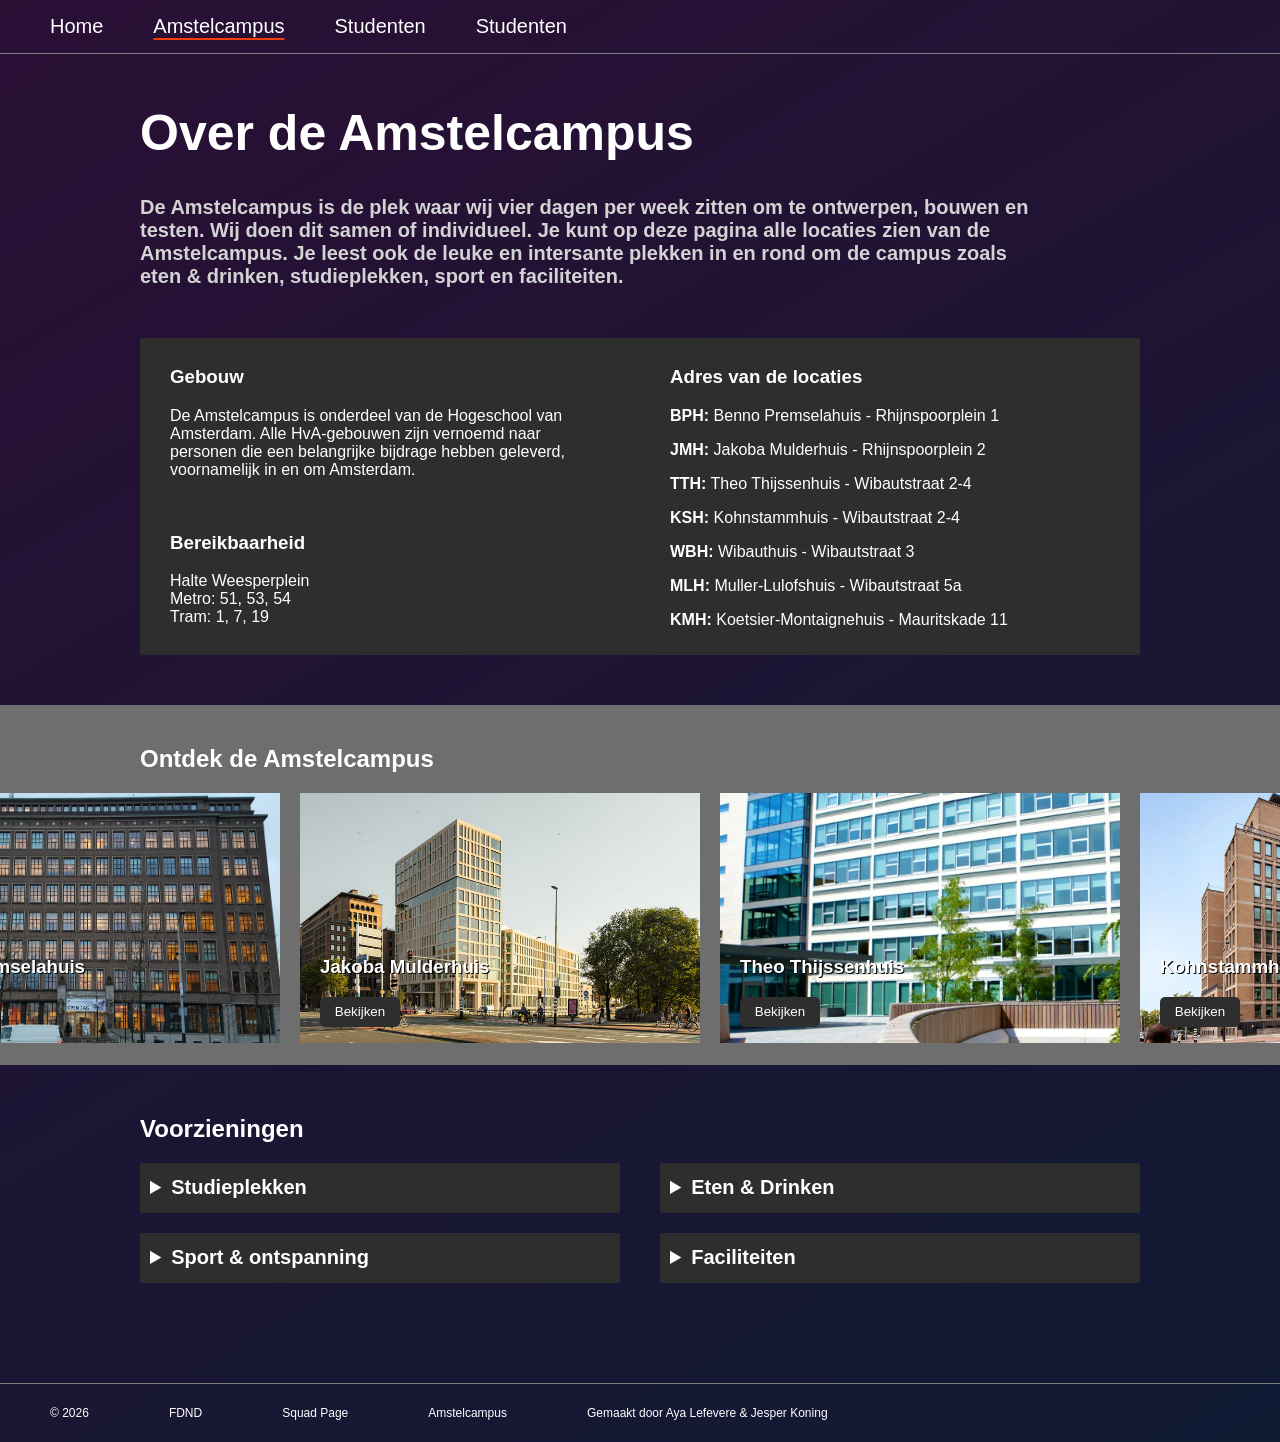
==== commit 5129ba00: "pagina linken van Jesper Ik heb de pagina van jesper aan mijn pagina's gelinkt en de foto's opnieuw " ====
--- a/amstelcampus.html
+++ b/amstelcampus.html
@@ -16,6 +16,7 @@
                 <li> <a href="index.html"> Home </a> </li>
                 <li> <a class="active" href="amstelcampus.html">Amstelcampus</a> </li>
                 <li> <a href="studenten.html">Studenten </a> </li>
+                <li><a href="visitekaartjes.html">Studenten</a></li>
             </ul>
         </nav>
     </header>
--- a/styles/mobile.css
+++ b/styles/mobile.css
@@ -8,6 +8,7 @@
     background:  linear-gradient(150deg, #2A0F35 0%, #101A33 100%);
     color: white;
     margin: 0;
+    overflow-x: hidden;
     }
 
 
@@ -155,33 +156,33 @@
         
         /* Dit is voor het blokje van de carrousel */
         .carrousel {
-        margin-left: -260px;
-        margin-right: -260px;
+        margin-left: -40px;
+        margin-right: -40px;
         margin-bottom: 50px;
-        height: 360px;
+        height: 350px;
         background-color: #6e6e6e;
-        overflow: hidden;
         }   
 
         /* Titel in de carrousel */
             .carrousel h2 {
             padding-top: 20px;
-            padding-left: 260px;
             color: white;
+            padding-left: 40px;
             }
 
         /* Hierin zitten alle cards met de foto's, teksten en buttons     */
             .carrousel .group {
             display: flex;
             gap: 20px;  
-            animation: scroll 15s linear infinite;
+            width: max-content;
+            animation: scroll 35s linear infinite;
             /* overflow-x: auto; */
             }        
 
             /* Dit is voor de animatie zodat de groep met foto's, teksten en buttons bewegen */
                 @keyframes scroll {
                     to { 
-                        transform: translateX(-50%)
+                        transform: translateX(-80%)
                     }
                 }
 
@@ -192,7 +193,7 @@
 
                 /* Voor de foto in de card */
                     .carrousel .card img {
-                    width: 400px;
+                    width:300px;
                     height: 250px;
                     object-fit: cover;
                     }
--- a/styles/style.css
+++ b/styles/style.css
@@ -204,7 +204,7 @@
             .carrousel .group {
             display: flex;
             gap: 20px;  
-            animation: scroll 15s linear infinite;
+            animation: scroll 20s linear infinite;
             /* overflow-x: auto; */
             }        
 
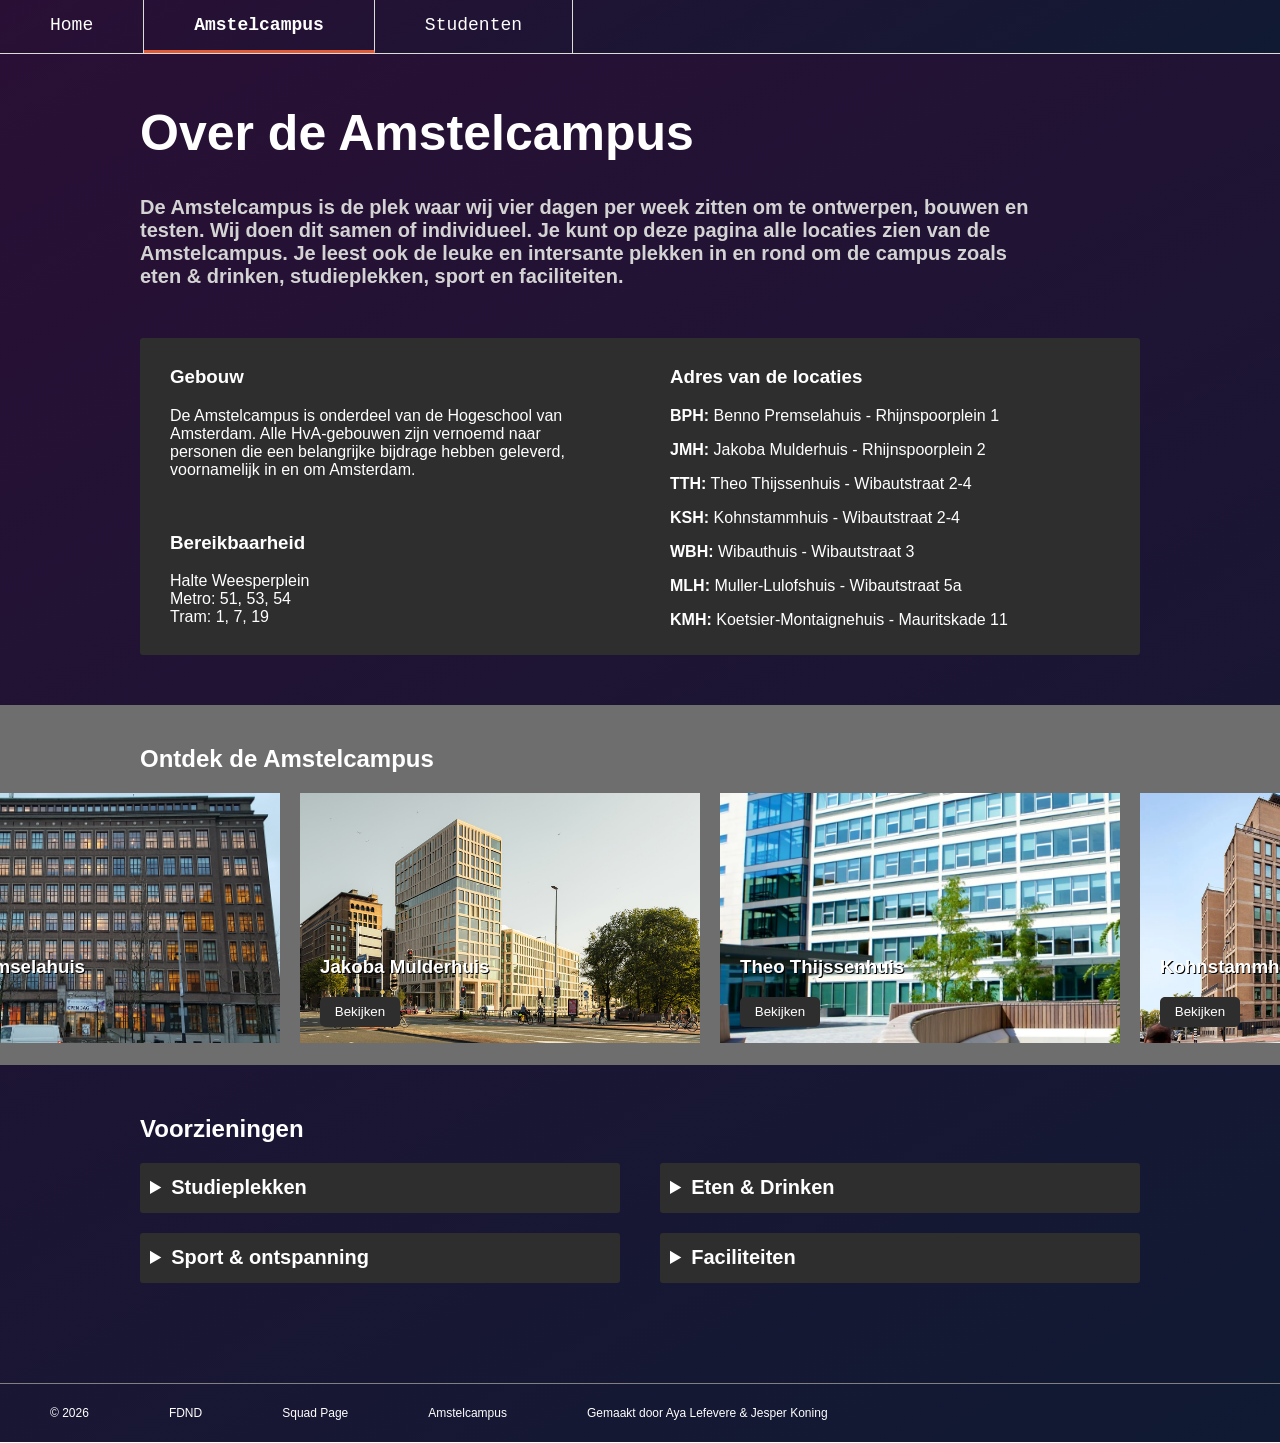
==== commit 69fbf9dc: "header aangepast Ik heb de header aangepast naar ontwerp van Jesper" ====
--- a/amstelcampus.html
+++ b/amstelcampus.html
@@ -11,14 +11,13 @@
 
 <!-- In de header staat de navigatiemenu. Je kunt hier naar andere pagina's gaan.     -->
     <header>
-        <nav>
+        <div class="nav">
             <ul>
-                <li> <a href="index.html"> Home </a> </li>
-                <li> <a class="active" href="amstelcampus.html">Amstelcampus</a> </li>
-                <li> <a href="studenten.html">Studenten </a> </li>
+                <li><a href="index.html">Home</a></li>
+                <li class="active"><a href="amstelcampus.html">Amstelcampus</a></li>
                 <li><a href="visitekaartjes.html">Studenten</a></li>
             </ul>
-        </nav>
+        </div>
     </header>
 
     <main>
--- a/styles/mobile.css
+++ b/styles/mobile.css
@@ -20,40 +20,46 @@
 
 /* Header */
 
-    /* Styling van de header vlak met navigatiemenu    */
-        header { 
-        display: flex;
-        border-bottom: 1px solid grey;
-        }
-
-    /* De tekst styling van navigatiemenu in de header    */
-        header ul { 
-        list-style: none;
-        display: flex;
-        gap: 50px;
-        }
-
-    /* Navigatiemenu link tekst in de header  */
-        li a { 
-        font-size: 20px;
-        color: black;
-        text-decoration: none;
-        color: white;
-        }
-
-    /* Dit is voor als je over de link gaat met je muis in de navigatiemenu in de header     */
-        li a:hover {
-            text-decoration: underline;
-            text-decoration-color: rgb(20, 0, 171);
-            text-underline-offset: 5px;
-            }
-
-        /* Dit is styling voor de pagina die je op dat moment bezoek     */   
-        li a.active {
-            text-decoration: underline;
-            text-decoration-color: rgb(244, 61, 6);
-            text-underline-offset: 5px;
-            }
+    /* Nav */
+    
+        .nav {
+            overflow-x: auto;
+            overflow-y:hidden;
+            background: linear-gradient(150deg, #2A0F35 0%, #101A33 100%);
+            border-bottom: 1px solid #dcdcd8;
+            
+        }
+        
+        .nav ul {
+            list-style-type: none;
+            display: flex;
+            margin: 0;
+            padding: 0;
+        }
+        
+        .nav ul li {
+            font-family: 'JetBrains Mono', monospace;
+            font-size: 12px;
+            border-right: 1px solid #dcdcd8;
+        }
+        
+        .nav ul li a {
+            display: block;
+            text-decoration: none;
+            color: #ffffff;
+            padding: 15px 50px;
+        }
+        
+        .nav ul li.active {
+            background-color: transparent;
+            border-bottom: 3px solid #e25b38;
+            margin-bottom: -1px;
+        }
+        
+        .nav ul li.active a {
+            font-weight: bold;
+        }
+    
 
 /* Home pagina */
 
--- a/styles/style.css
+++ b/styles/style.css
@@ -1,4 +1,10 @@
 /* DESKTOP VERSION */
+
+@media (max-width: 600px) {
+    .nav ul li a {
+        padding: 12px 15px;
+    }
+}
 
 
 @media screen and (min-width: 1000px) {
@@ -22,44 +28,46 @@
 
     /* Header */
 
-        /* Styling van de header vlak met navigatiemenu    */
-            header { 
+    /* Nav */
+    
+        .nav {
+            overflow-x: auto;
+            overflow-y:hidden;
+            background: linear-gradient(150deg, #2A0F35 0%, #101A33 100%);
+            border-bottom: 1px solid #dcdcd8;
+            
+        }
+        
+        .nav ul {
+            list-style-type: none;
             display: flex;
-            border-bottom: 1px solid grey;
-            }
-
-        /* De tekst styling van navigatiemenu in de header    */
-            header ul { 
-            list-style: none;
-            display: flex;
-            gap: 50px;
-            margin: 0px;
-            padding-top: 15px;
-            padding-bottom: 15px;
-            margin-left: 10px;
-            }
-
-        /* Navigatiemenu link tekst in de header  */
-            li a { 
-            font-size: 20px;
-            color: black;
+            margin: 0;
+            padding: 0;
+        }
+        
+        .nav ul li {
+            font-family: 'JetBrains Mono', monospace;
+            font-size: 18px;
+            border-right: 1px solid #dcdcd8;
+        }
+        
+        .nav ul li a {
+            display: block;
             text-decoration: none;
-            color: white;
-            }
-
-        /* Dit is voor als je over de link gaat met je muis in de navigatiemenu in de header     */
-            li a:hover {
-                text-decoration: underline;
-                text-decoration-color: rgb(20, 0, 171);
-                text-underline-offset: 5px;
-                }
-
-            /* Dit is styling voor de pagina die je op dat moment bezoek     */   
-            li a.active {
-                text-decoration: underline;
-                text-decoration-color: rgb(244, 61, 6);
-                text-underline-offset: 5px;
-                }
+            color: #ffffff;
+            padding: 15px 50px;
+        }
+        
+        .nav ul li.active {
+            background-color: transparent;
+            border-bottom: 3px solid #e25b38;
+            margin-bottom: 0px;
+        }
+        
+        .nav ul li.active a {
+            font-weight: bold;
+        }
+    
 
                 
     /* Footer */  
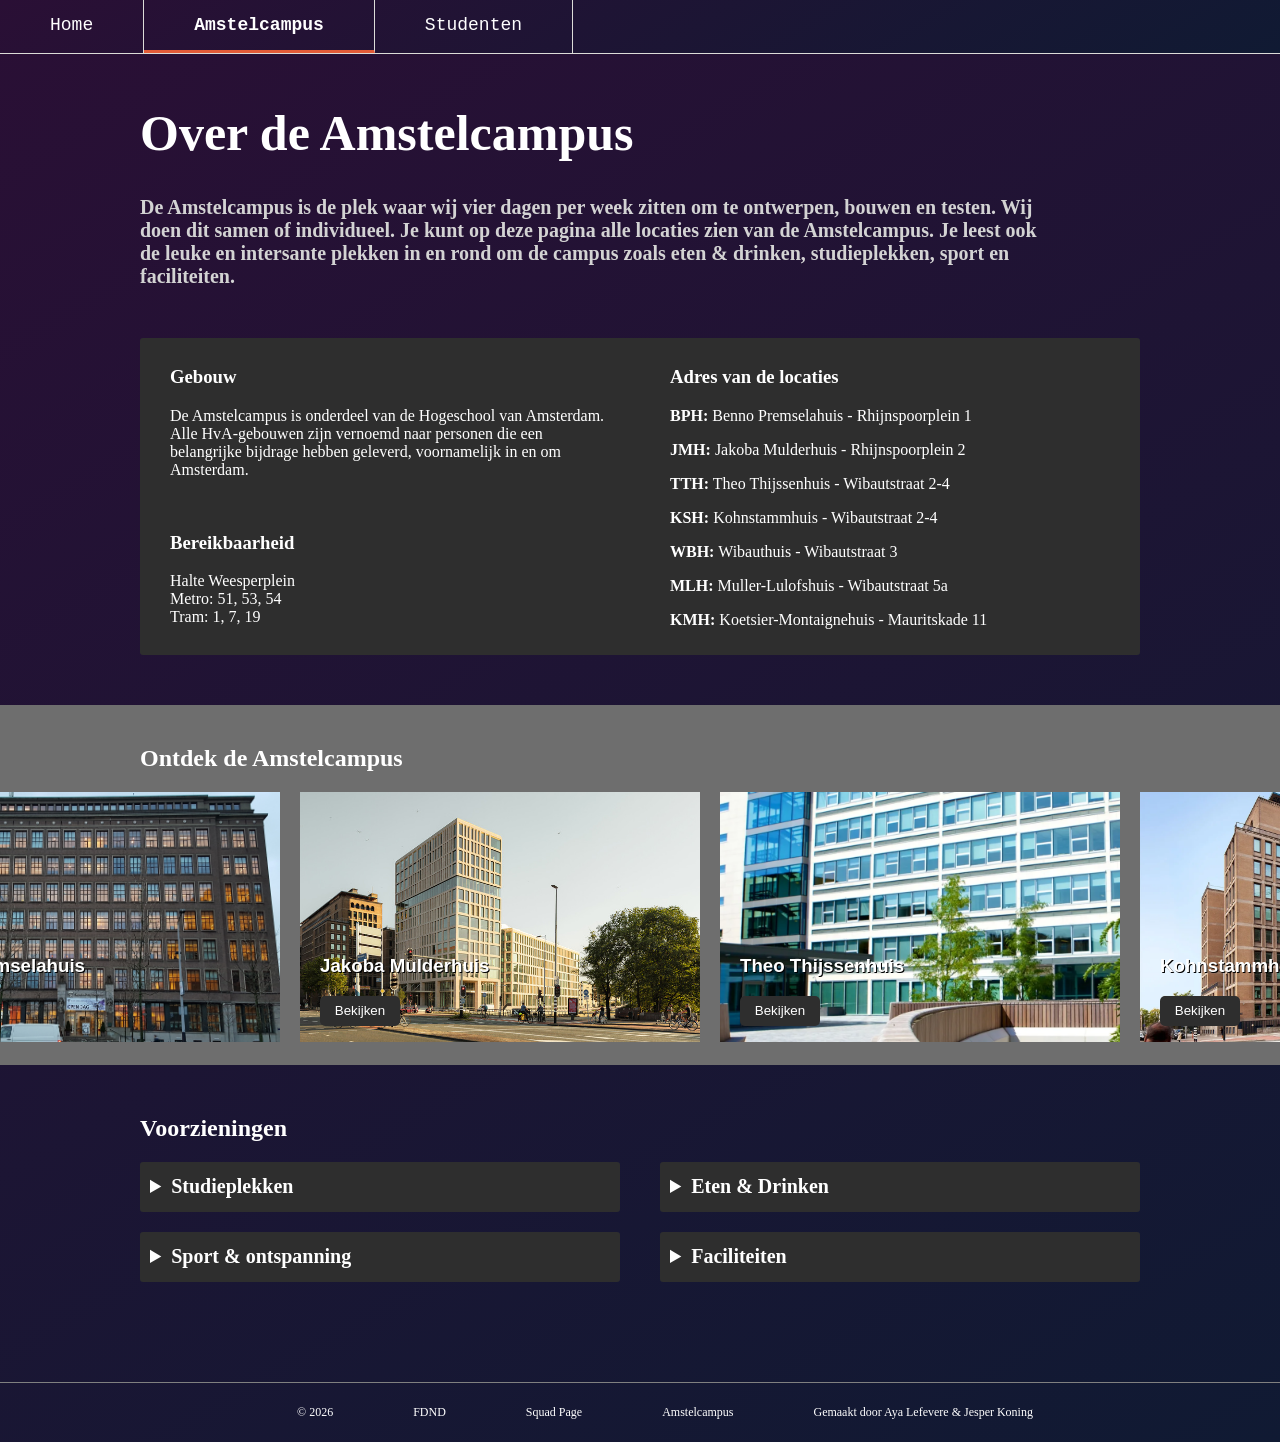
==== commit 874f4a74: "punt toegveoegd in tekst punt toegevoegd" ====
--- a/amstelcampus.html
+++ b/amstelcampus.html
@@ -121,7 +121,7 @@
                 <ul>
                     <li> In het Theo Thijssenhuis (TTH) op de derde verdieping kun je in de medialouge studeren.</li>
                     <li>In Kohnstammhuis (KSH) op de 1e verdieping zijn er studieplekken om alleen te werken en samen.</li>
-                    <li> Op de 1e en 2e verdieping van het Wibauhuis (WBH) zijn er veel studieplekken met leestafels, werkplekken en samenwerkplekken</li>
+                    <li> Op de 1e en 2e verdieping van het Wibauhuis (WBH) zijn er veel studieplekken met leestafels, werkplekken en samenwerkplekken.</li>
                     <li> Wil je in stilte werken dan kun je in het Wibauthuis op de 2e verdieping zitten in de stilteruimte.</li>
                     <li> In het Jakoba Mulderhuis (JMH) zit een stilteruimte naast de theaterzaal om in stilte te werken. </li>
                 </ul>
--- a/styles/mobile.css
+++ b/styles/mobile.css
@@ -1,3 +1,6 @@
+@import url('https://fonts.googleapis.com/css2?family=Space+Grotesk:wght@500;700&family=Inter:wght@400;500&family=JetBrains+Mono:wght@400;500&display=swap');
+@import url('https://fonts.googleapis.com/css2?family=Inter:wght@400;500;700&display=swap');
+
 
 /* MOBILE VERSION */
 
@@ -14,9 +17,12 @@
 
     /* Breedte van de pagina onder de header. In de main staat de belangrijke inhoud van de website */
     main {
-    margin-left: 40px;
-    margin-right: 40px;
+    padding-left: 40px;
+    padding-right: 40px;
     }
+
+
+
 
 /* Header */
 
@@ -65,8 +71,9 @@
 
     /* Voor de titel van de pagina */
         h1 {
-        font-size: 40px;
+        font-size: 30px;
         margin-top: 1em;
+        font-family: 'Space Grotesk';
         }
 
     /* Intro tekst van de pagina     */
@@ -75,11 +82,13 @@
         width: 90%;
         font-weight: bold;
         color: lightgray;
+        font-family: 'Space Grotesk';
         }
 
     /* De container vlak om de teksten naast elkaar te krijgen en te stylen - vlak met informatie over ons studiejaar    */
         .container {
-        display: flex;
+        display: grid;
+        grid-template-columns: 1fr 1fr;
         width: 100%;
         border: 1px solid lightgrey;
         background-color: #e6e6e6;
@@ -105,6 +114,7 @@
             .item p {
                 color: black;
                 font-size: 15px;
+                font-family: 'Space Grotesk';
             }
 
 
@@ -116,8 +126,9 @@
                         padding: 15px 20px 15px 30px;
                         box-sizing: border-box;
                         border-radius: 3px;
+                        font-family: 'Space Grotesk';
                         }    
-
+                        
                 /* Dit is voor de tekst in het informatie vlak - onderwerp dikgedrukt */         
                         .information span {
                             font-weight: bold;
@@ -128,6 +139,7 @@
             .website span { 
             text-decoration: none;
             color: rgb(215, 54, 0);
+            font-family: 'Space Grotesk';
             }   
 
         /* Dit is om de website link te stylen         */        
@@ -135,6 +147,7 @@
                 color: white; 
                 text-decoration: none;
                 font-size: 17px;
+                font-family: 'Space Grotesk';
                 }
 
 /* Dit is voor het container blokje met informatie over de campus dat kun je hiermee stylen */
@@ -147,6 +160,7 @@
         border-radius: 3px;
         padding-top: 10px;
         padding-bottom: 10px;
+        font-family: 'Space Grotesk';
         }
 
         /* Dit is styling voor de 'span' tekst gedeelte in de container    */
@@ -174,6 +188,7 @@
             padding-top: 20px;
             color: white;
             padding-left: 40px;
+            font-family: 'Space Grotesk';
             }
 
         /* Hierin zitten alle cards met de foto's, teksten en buttons     */
@@ -182,7 +197,6 @@
             gap: 20px;  
             width: max-content;
             animation: scroll 35s linear infinite;
-            /* overflow-x: auto; */
             }        
 
             /* Dit is voor de animatie zodat de groep met foto's, teksten en buttons bewegen */
@@ -237,8 +251,13 @@
                     .onderwerpen {
                         display: grid;
                         row-gap: 20px;
+                        font-family: 'Space Grotesk';
                         }
 
+                    /* h2 voorzieningen */
+                        h2 {
+                            font-family: 'Space Grotesk';
+                            }
 
                     /* Styling voor het vlak en tekst van het onderwerpen kopje      */
                         summary {
@@ -248,14 +267,13 @@
                             height: 50px;
                             background-color: #2e2e2e;
                             align-content: center;
-                            padding-left: 10px;
                             cursor: pointer;
                             border-radius: 3px;
+                            font-family: 'Space Grotesk';
                             }
 
                      /* Dit is voor de dropdown als die nog dicht is, dus niet op gedrukt     */
                         details {
-                        background-color: transparent;  
                         border-radius: 3px;
                         }
 
@@ -263,6 +281,7 @@
                             details:open {
                             background-color: #2e2e2e;  
                             border-radius: 3px;
+                            padding: 0px 0px;
                             } 
 
 
@@ -272,14 +291,14 @@
                             }
 
                             details ul {
-                                padding-right: 10px;
+                            padding-right: 10px;
                             }
 
                         /* Voor de link   */  
                             details a {
-                                font-size: 16px;
-                                text-decoration: none;
-                                color: red;
+                            font-size: 16px;
+                            text-decoration: none;
+                            color: red;
                             }
 
                         /* Voor als je hover de link hovert     */      
@@ -305,4 +324,7 @@
         /* Dit is voor de footer tekst */
             footer p {
                 font-size: 12px;
-                }+                font-family: 'Space Grotesk';
+                }
+
+
--- a/styles/style.css
+++ b/styles/style.css
@@ -1,3 +1,6 @@
+@import url('https://fonts.googleapis.com/css2?family=Space+Grotesk:wght@500;700&family=Inter:wght@400;500&family=JetBrains+Mono:wght@400;500&display=swap');
+@import url('https://fonts.googleapis.com/css2?family=Inter:wght@400;500;700&display=swap');
+
 /* DESKTOP VERSION */
 
 @media (max-width: 600px) {
@@ -75,7 +78,7 @@
         /* Dit is voor de footer vlak*/
             footer {
                 display: flex;
-                justify-content: start;
+                justify-content: center;
                 column-gap: 30px;
                 border-top: 1px solid grey;
                 margin-top: 100px;
@@ -86,6 +89,7 @@
                 padding-left: 50px;
                 color:white;
                 font-size: 12px;
+                font-family: 'Space Grotesk';
                 }
 
 
@@ -95,6 +99,7 @@
             h1 {
             font-size: 50px;
             margin-top: 1em;
+            font-family: 'Space Grotesk';
             }
 
         /* Intro tekst van de pagina     */
@@ -103,6 +108,7 @@
             width: 90%;
             font-weight: bold;
             color: lightgray;
+            font-family: 'Space Grotesk';
             }
 
         /* De container vlak om de teksten naast elkaar te krijgen en te stylen - vlak met informatie over ons studiejaar    */
@@ -134,6 +140,7 @@
                 .item p {
                     color: black;
                     font-size: 16px;
+                    font-family: 'Space Grotesk';
                 }
             
         /* Dit container stukje is voor de informatie over de opleiding en status opleiding. Hiermee kun je het vlak stylen.        */
@@ -144,6 +151,7 @@
                 padding: 15px 20px 15px 30px;
                 box-sizing: border-box;
                 border-radius: 3px;
+                font-family: 'Space Grotesk';
                 }    
 
         /* Dit is voor de tekst in het informatie vlak - onderwerp dikgedrukt */         
@@ -156,6 +164,7 @@
                 .website span { 
                 text-decoration: none;
                 color: rgb(215, 54, 0);
+                font-family: 'Space Grotesk';
                 }   
 
         /* Dit is om de website link te stylen         */        
@@ -163,6 +172,7 @@
                 color: white; 
                 text-decoration: none;
                 font-size: 17px;
+                font-family: 'Space Grotesk';
                 }
 
 
@@ -176,6 +186,7 @@
                 margin-top: 50px;
                 margin-bottom: 50px;
                 border-radius: 3px;
+                font-family: 'Space Grotesk';
                 }
 
             /* Dit is styling voor de 'span' tekst gedeelte in de container    */
@@ -201,11 +212,13 @@
         overflow: hidden;
         }   
 
-        /* Titel in de carrousel */
+
+     /* Titel in de carrousel */
             .carrousel h2 {
             padding-top: 20px;
             padding-left: 260px;
             color: white;
+            font-family: 'Space Grotesk';
             }
 
         /* Hierin zitten alle cards met de foto's, teksten en buttons     */
@@ -213,7 +226,6 @@
             display: flex;
             gap: 20px;  
             animation: scroll 20s linear infinite;
-            /* overflow-x: auto; */
             }        
 
             /* Dit is voor de animatie zodat de groep met foto's, teksten en buttons bewegen */
@@ -271,8 +283,14 @@
                         column-gap: 40px;
                         row-gap: 20px;
                         grid-template-columns: 1fr 1fr;
+                        font-family: 'Space Grotesk';
                         }
 
+
+                        /* h2 voorzieningen */
+                            h2 {
+                            font-family: 'Space Grotesk';
+                            }
 
                     /* Styling voor het vlak en tekst van het onderwerpen kopje      */
                         summary {
@@ -286,6 +304,7 @@
                             box-sizing: border-box;
                             cursor: pointer;
                             border-radius: 3px;
+                            font-family: 'Space Grotesk';
                             }
 
                     /* Dit is voor de dropdown als die nog dicht is, dus niet op gedrukt     */
